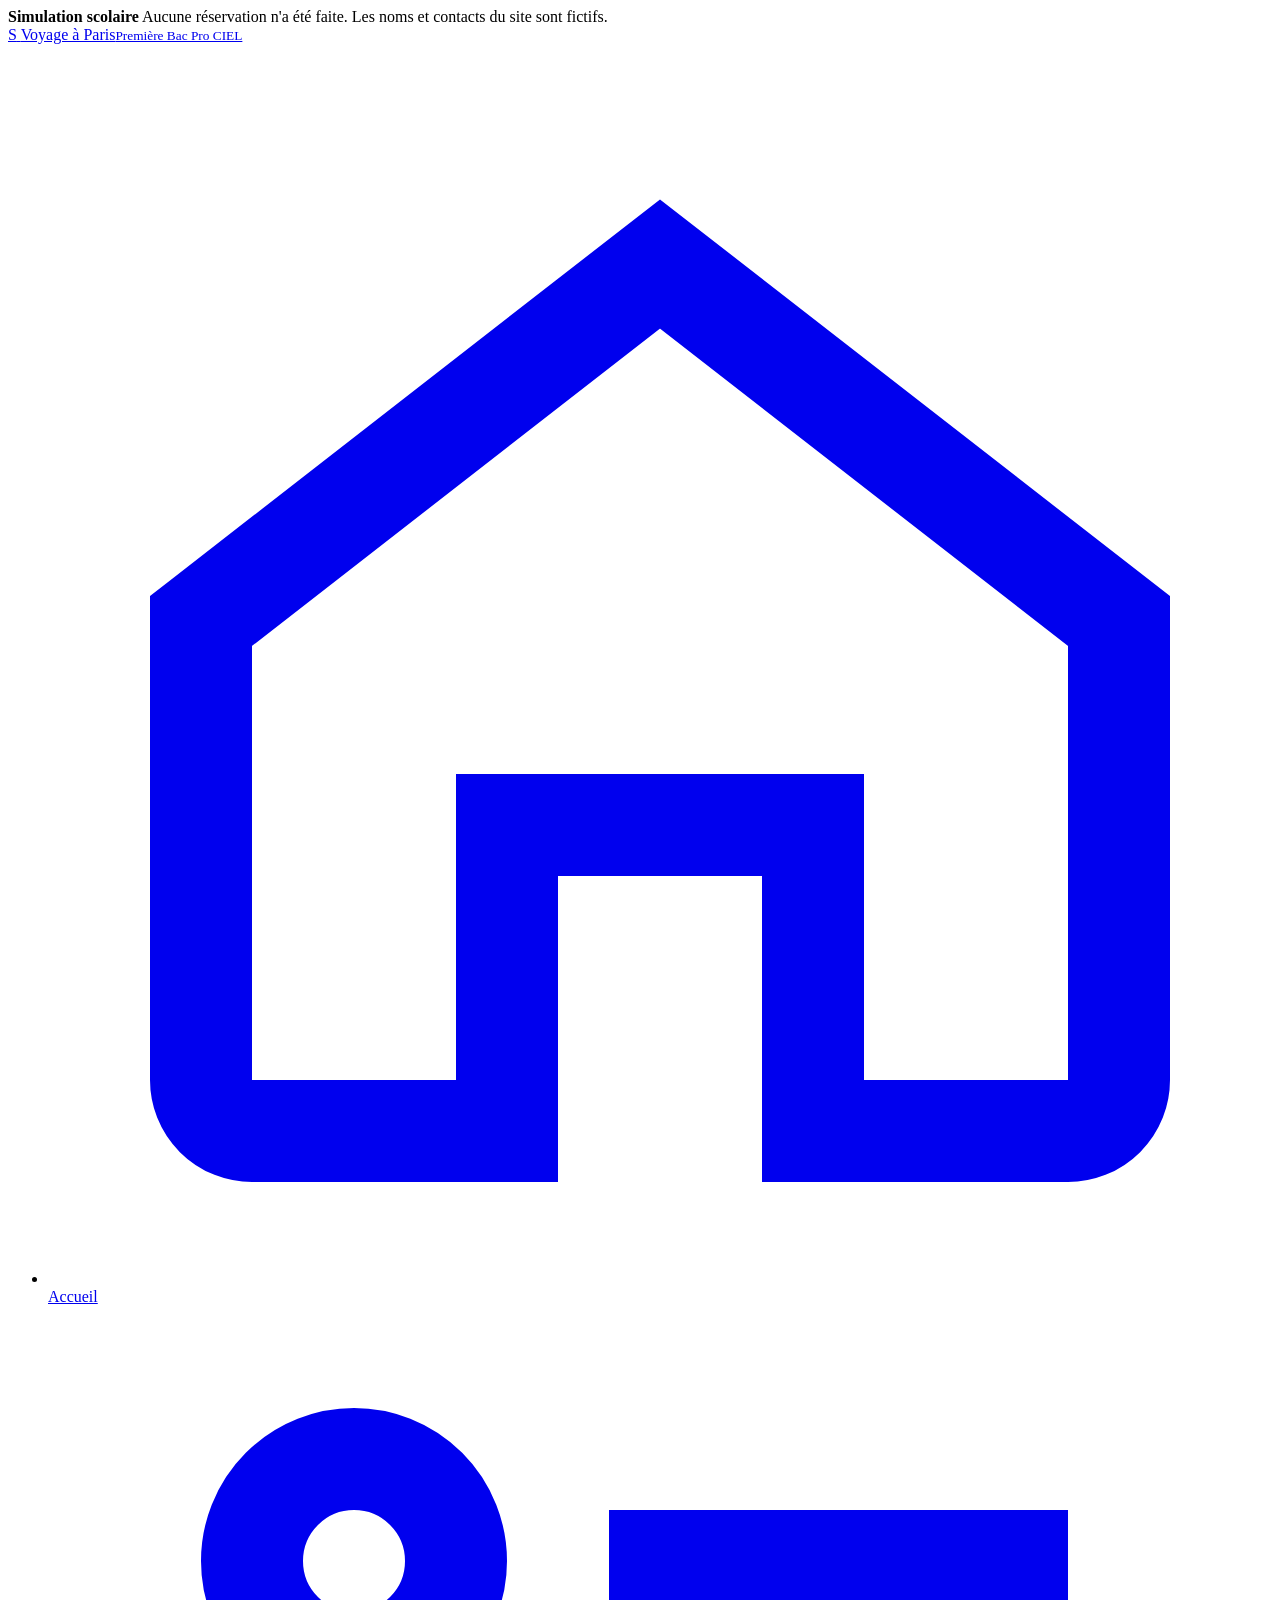
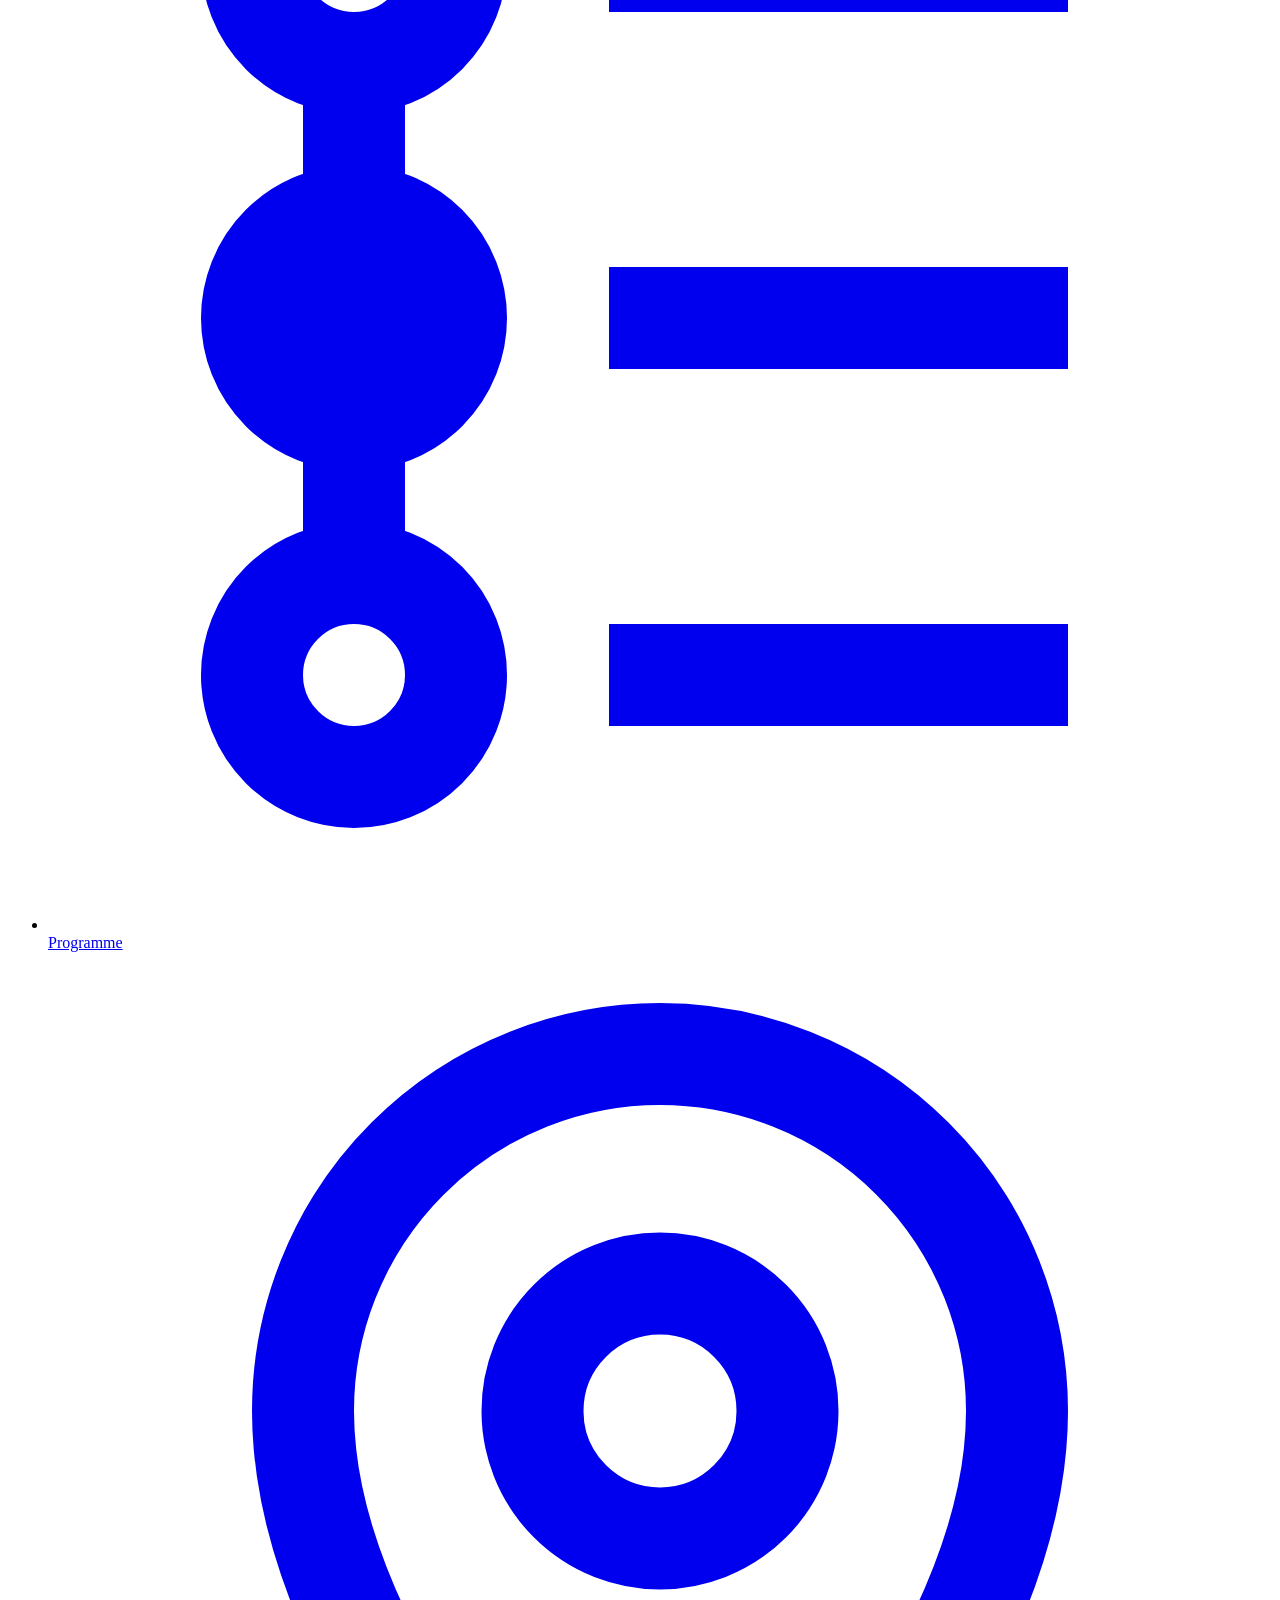
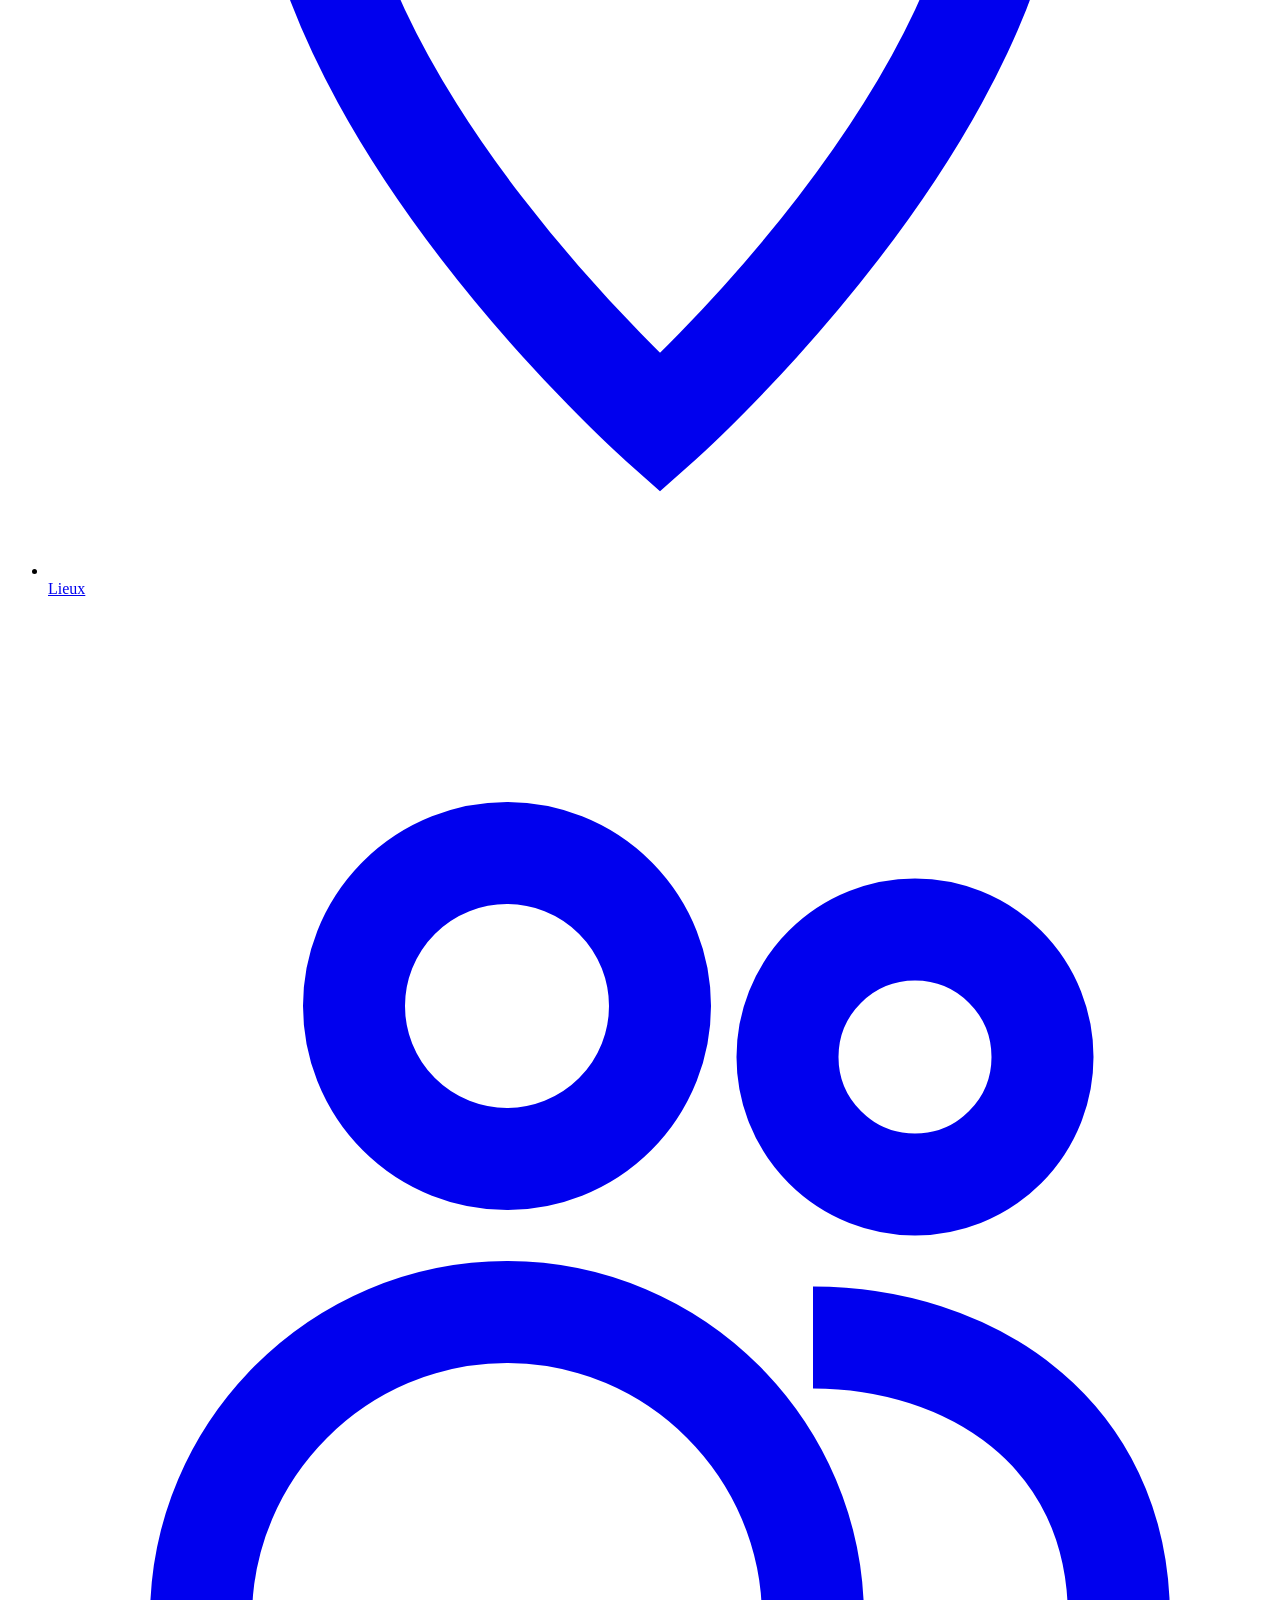
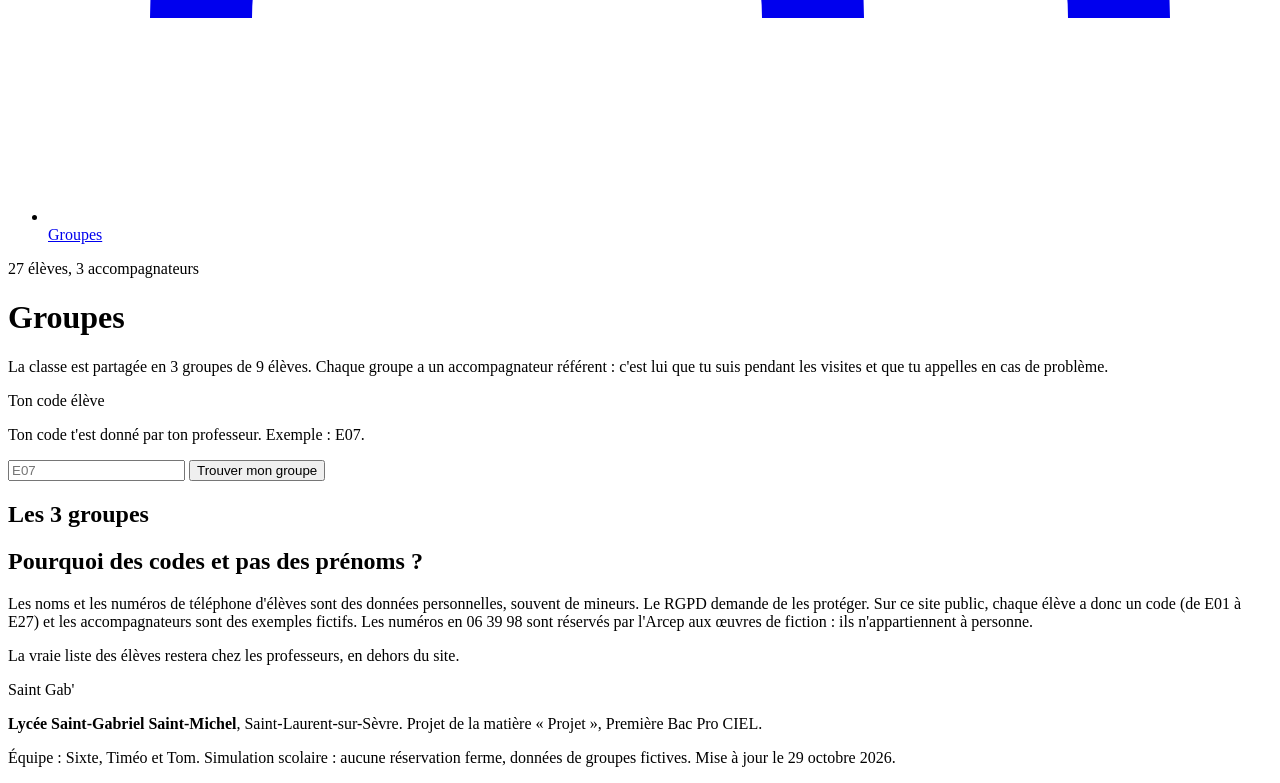
==== groupes.html @ a777fac0 "Pages : version des scripts du 04/11" ====
<!doctype html>
<html lang="fr">
<head>
  <meta charset="utf-8">
  <meta name="viewport" content="width=device-width, initial-scale=1">
  <title>Groupes du voyage</title>
  <meta name="description" content="Trouver son groupe et son accompagnateur référent pour le voyage à Paris. Données fictives, simulation scolaire.">
  <meta name="robots" content="noindex">
  <link rel="preconnect" href="https://fonts.googleapis.com">
  <link rel="preconnect" href="https://fonts.gstatic.com" crossorigin>
  <link href="https://fonts.googleapis.com/css2?family=Archivo:wdth,wght@62..125,400..800&family=Atkinson+Hyperlegible:wght@400;700&display=swap" rel="stylesheet">
  <link rel="stylesheet" href="assets/css/style.css">
</head>
<body>

  <div class="simulation" role="note">
    <div class="conteneur">
      <strong>Simulation scolaire</strong>
      <span>Aucune réservation n'a été faite. Les noms et contacts du site sont fictifs.</span>
    </div>
  </div>

  <header class="entete">
    <div class="conteneur">
      <a class="marque" href="index.html">
        <span class="pastille" aria-hidden="true">S</span>
        <span>Voyage à Paris<small>Première Bac Pro CIEL</small></span>
      </a>
      <nav class="nav" aria-label="Menu principal">
        <ul>
          <li><a href="index.html">
            <svg viewBox="0 0 24 24" fill="none" stroke="currentColor" stroke-width="2" aria-hidden="true"><path d="M3 11l9-7 9 7v9a1 1 0 0 1-1 1h-5v-6H9v6H4a1 1 0 0 1-1-1z"/></svg>
            Accueil</a></li>
          <li><a href="programme.html">
            <svg viewBox="0 0 24 24" fill="none" stroke="currentColor" stroke-width="2" aria-hidden="true"><circle cx="6" cy="5" r="2"/><circle cx="6" cy="19" r="2"/><path d="M6 7v10M11 5h9M11 12h9M11 19h9"/><circle cx="6" cy="12" r="2"/></svg>
            Programme</a></li>
          <li><a href="lieux.html">
            <svg viewBox="0 0 24 24" fill="none" stroke="currentColor" stroke-width="2" aria-hidden="true"><path d="M12 21s-7-6.2-7-12a7 7 0 0 1 14 0c0 5.8-7 12-7 12z"/><circle cx="12" cy="9" r="2.5"/></svg>
            Lieux</a></li>
          <li><a href="groupes.html" aria-current="page">
            <svg viewBox="0 0 24 24" fill="none" stroke="currentColor" stroke-width="2" aria-hidden="true"><circle cx="9" cy="8" r="3"/><circle cx="17" cy="9" r="2.5"/><path d="M3 20c0-3.3 2.7-6 6-6s6 2.7 6 6M15 14.5c3 0 6 1.8 6 5.5"/></svg>
            Groupes</a></li>
        </ul>
      </nav>
    </div>
  </header>

  <main>
    <div class="page-titre">
      <div class="conteneur">
        <div class="plaque">
          <span class="plaque-haut">27 élèves, 3 accompagnateurs</span>
          <h1>Groupes</h1>
        </div>
        <p>La classe est partagée en 3 groupes de 9 élèves. Chaque groupe a un accompagnateur référent : c'est lui que tu suis pendant les visites et que tu appelles en cas de problème.</p>
      </div>
    </div>

    <div class="conteneur">
      <form class="recherche" id="recherche" novalidate>
        <label for="code">Ton code élève</label>
        <p class="recherche-aide" id="code-aide">Ton code t'est donné par ton professeur. Exemple : E07.</p>
        <div class="recherche-ligne">
          <input id="code" name="code" type="text" inputmode="text" autocomplete="off"
                 maxlength="3" placeholder="E07" aria-describedby="code-aide resultat">
          <button type="submit">Trouver mon groupe</button>
        </div>
        <div id="resultat" class="resultat" aria-live="polite"></div>
      </form>

      <section class="section" aria-labelledby="titre-groupes">
        <h2 id="titre-groupes">Les 3 groupes</h2>
        <div class="groupes" id="groupes"></div>
      </section>

      <aside class="encart" aria-labelledby="titre-rgpd">
        <h2 id="titre-rgpd">Pourquoi des codes et pas des prénoms ?</h2>
        <p>Les noms et les numéros de téléphone d'élèves sont des données personnelles, souvent de mineurs. Le RGPD demande de les protéger. Sur ce site public, chaque élève a donc un code (de E01 à E27) et les accompagnateurs sont des exemples fictifs. Les numéros en 06 39 98 sont réservés par l'Arcep aux œuvres de fiction : ils n'appartiennent à personne.</p>
        <p>La vraie liste des élèves restera chez les professeurs, en dehors du site.</p>
      </aside>
    </div>
  </main>

  <footer class="pied">
    <div class="conteneur">
      <div>
        <span class="etiquette-gab">Saint Gab'</span>
        <p><strong>Lycée Saint-Gabriel Saint-Michel</strong>, Saint-Laurent-sur-Sèvre. Projet de la matière « Projet », Première Bac Pro CIEL.</p>
      </div>
      <p>Équipe : Sixte, Timéo et Tom. Simulation scolaire : aucune réservation ferme, données de groupes fictives. Mise à jour le 29 octobre 2026.</p>
    </div>
  </footer>

  <script src="assets/js/donnees.js?v=2026-11-04"></script>
  <script src="assets/js/site.js?v=2026-11-04"></script>
</body>
</html>
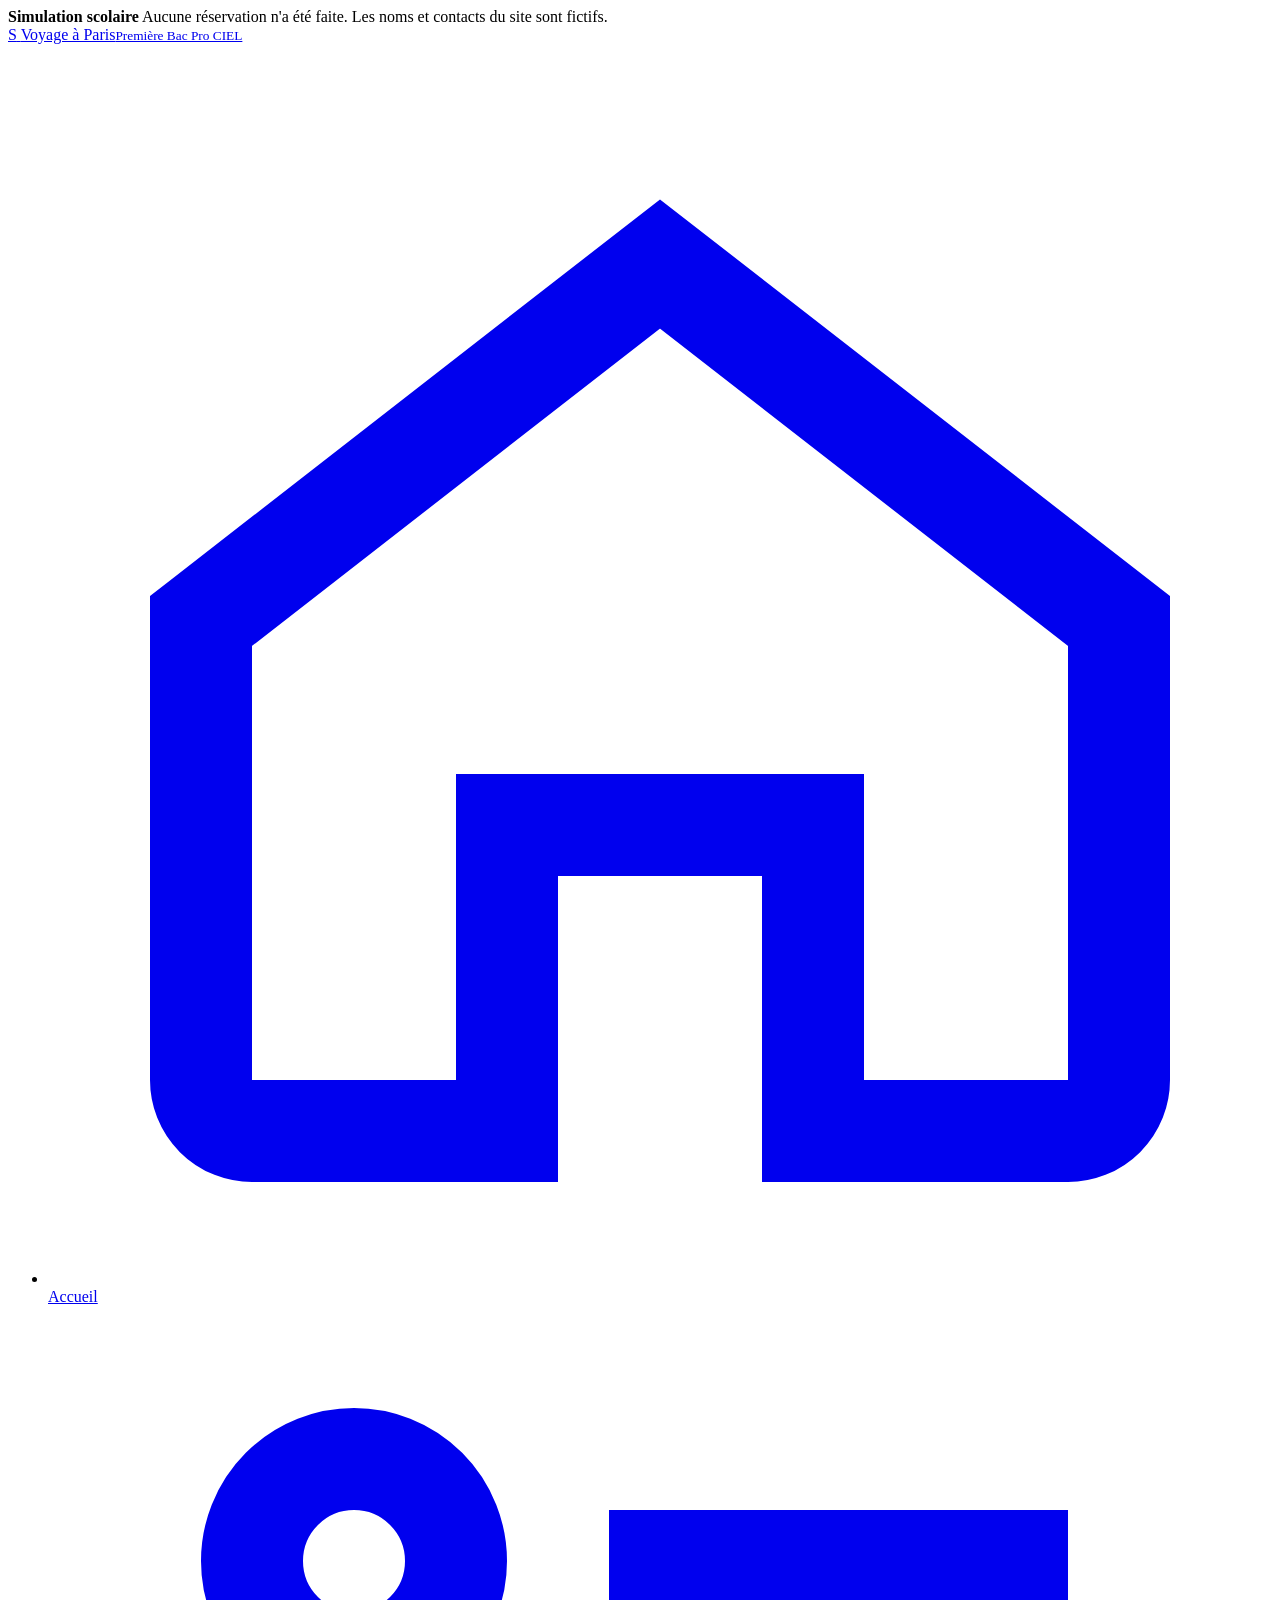
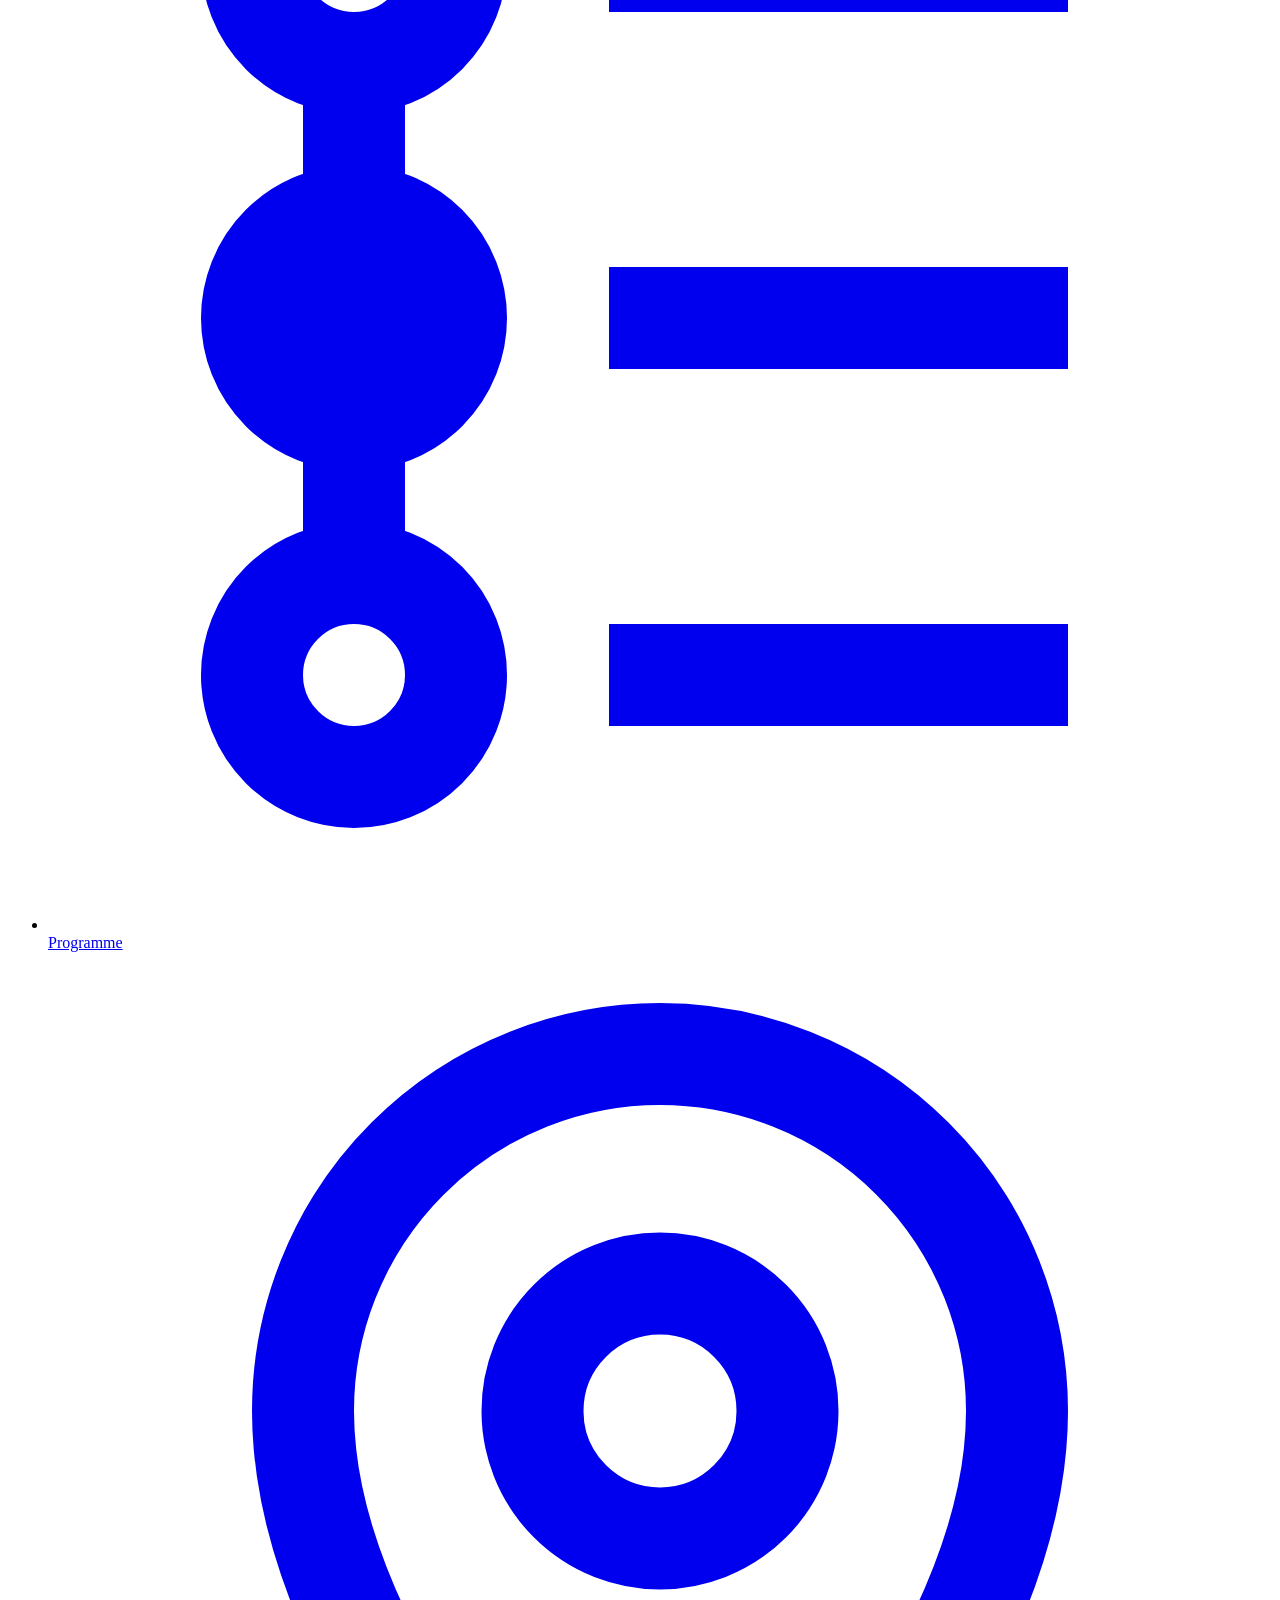
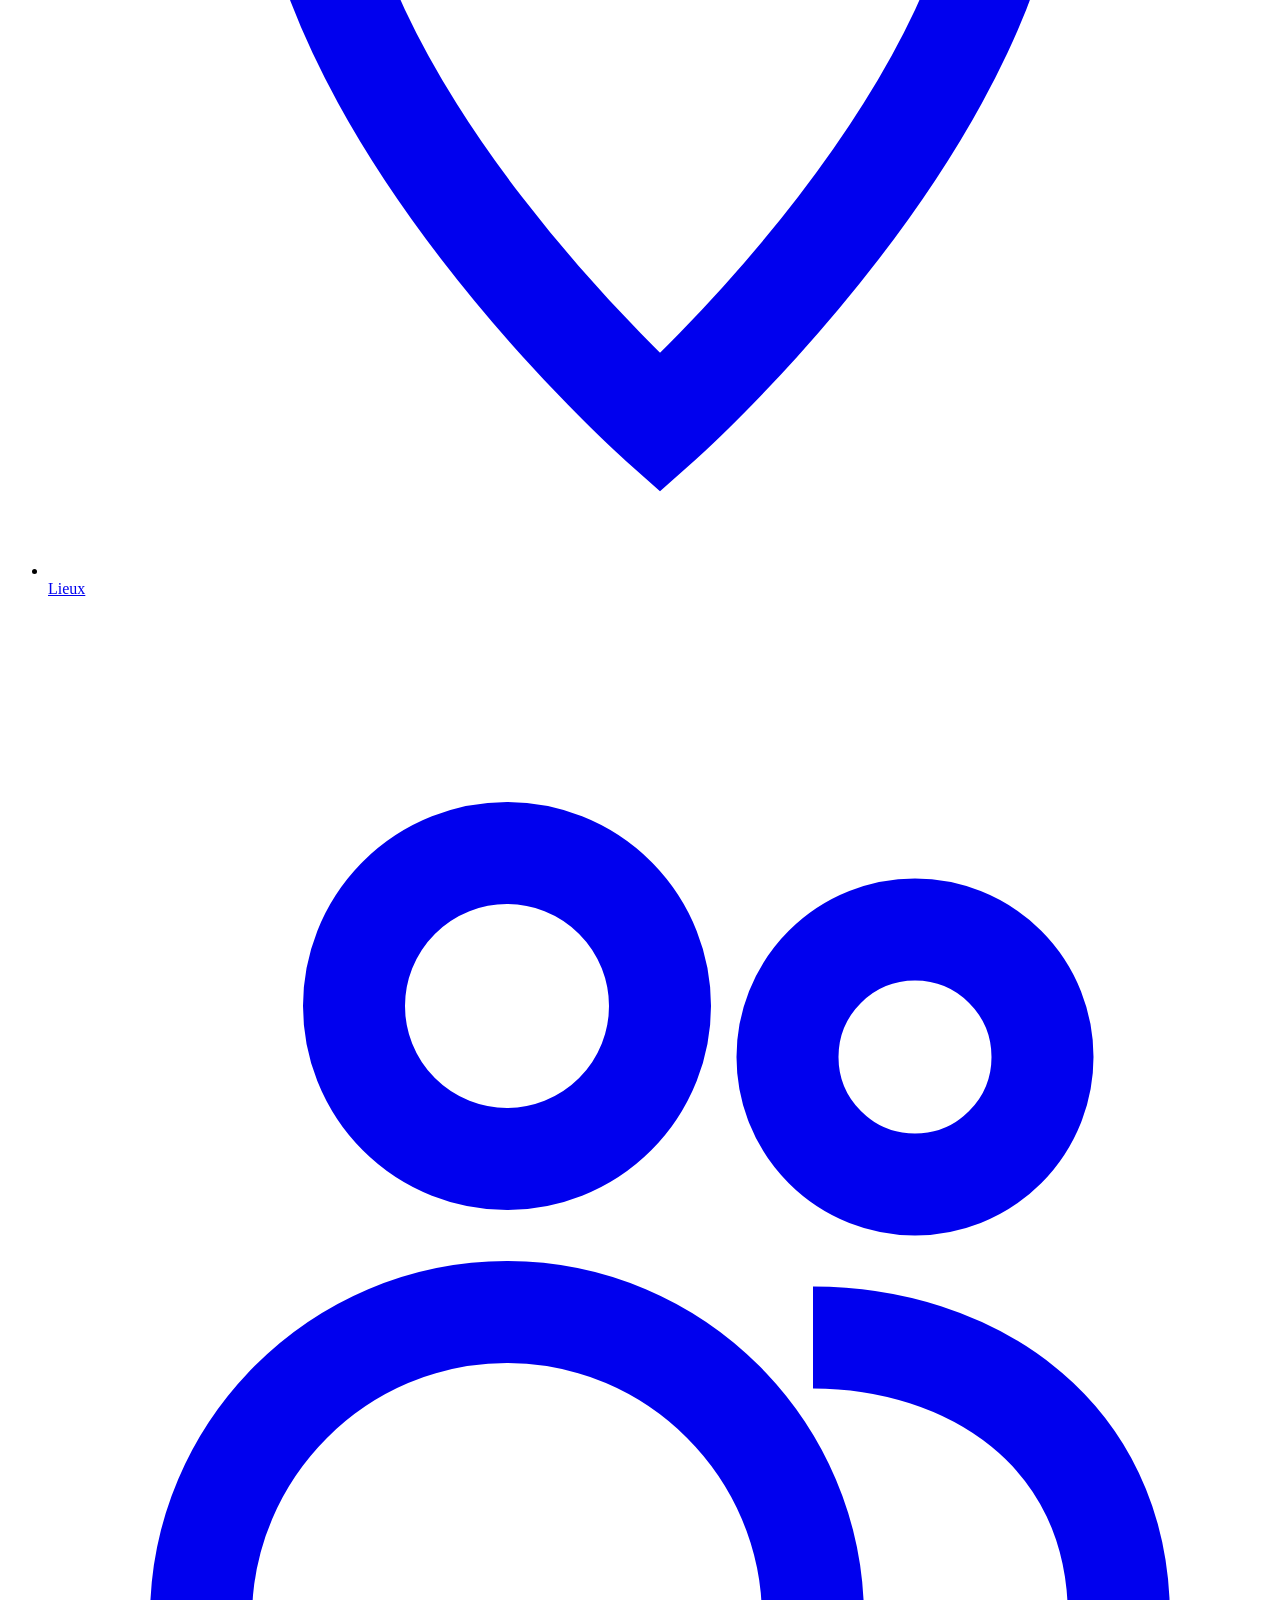
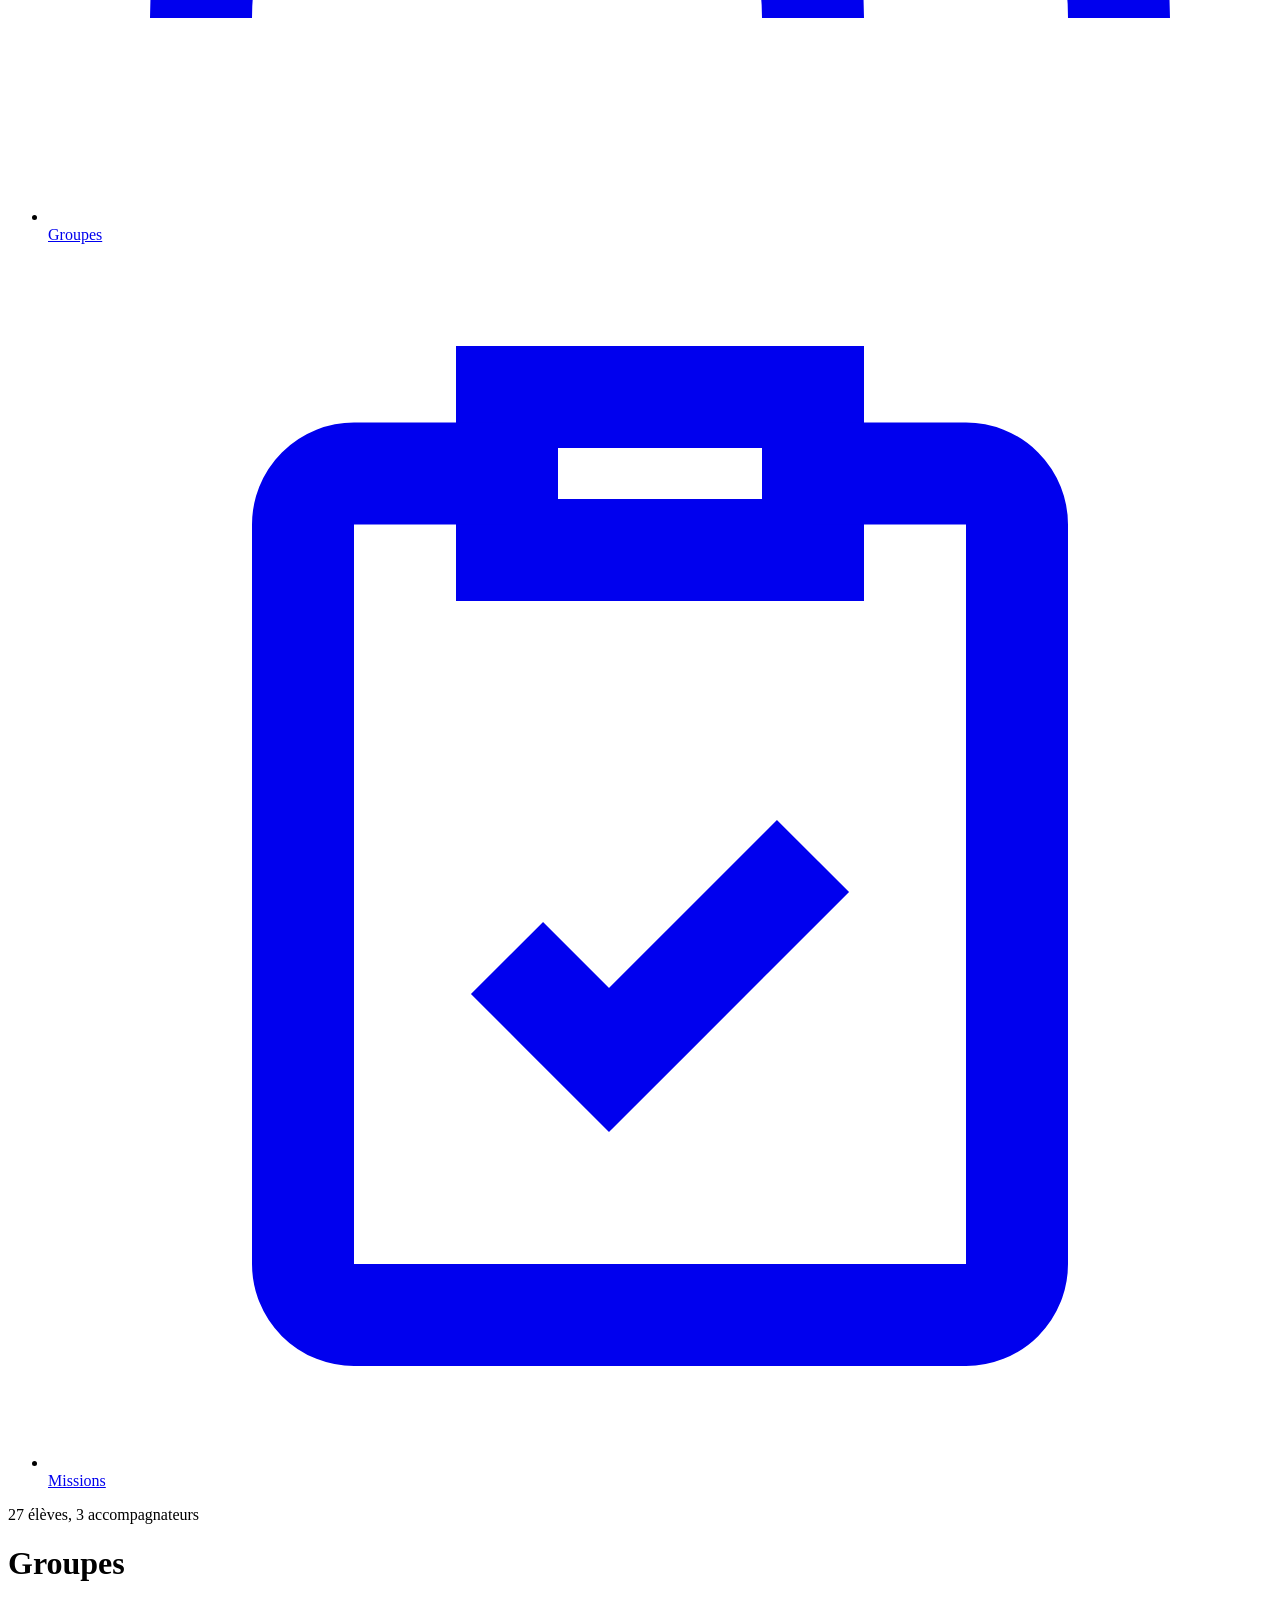
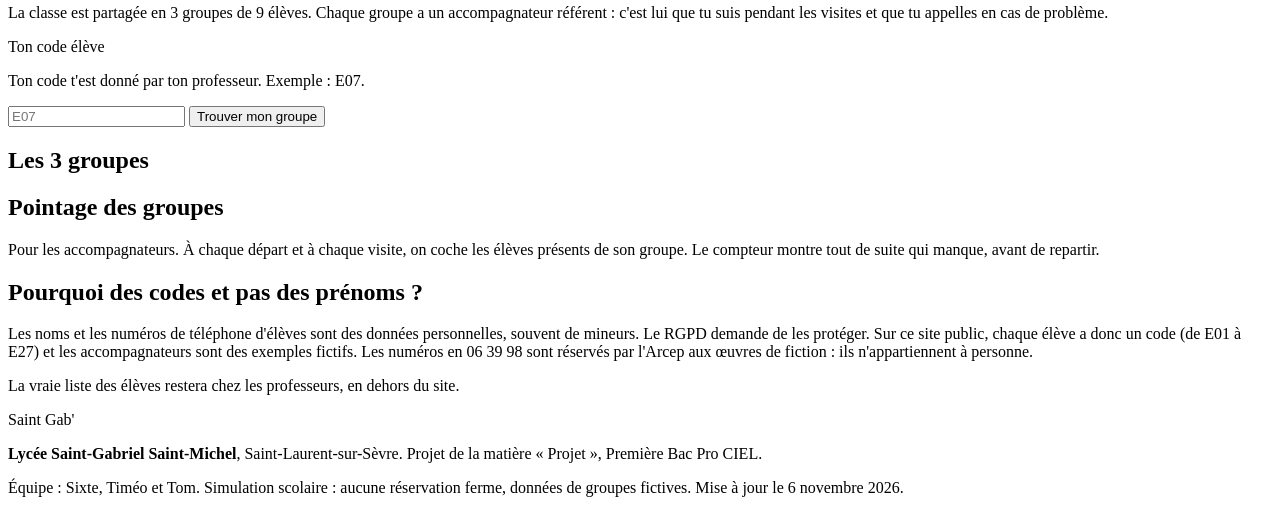
==== commit b3836409: "Carnet de mission, pointage des groupes et mode hors connexion" ====
--- a/groupes.html
+++ b/groupes.html
@@ -6,10 +6,13 @@
   <title>Groupes du voyage</title>
   <meta name="description" content="Trouver son groupe et son accompagnateur référent pour le voyage à Paris. Données fictives, simulation scolaire.">
   <meta name="robots" content="noindex">
+  <meta name="theme-color" content="#15233F">
+  <link rel="icon" href="assets/icone.svg" type="image/svg+xml">
+  <link rel="manifest" href="manifest.webmanifest">
   <link rel="preconnect" href="https://fonts.googleapis.com">
   <link rel="preconnect" href="https://fonts.gstatic.com" crossorigin>
   <link href="https://fonts.googleapis.com/css2?family=Archivo:wdth,wght@62..125,400..800&family=Atkinson+Hyperlegible:wght@400;700&display=swap" rel="stylesheet">
-  <link rel="stylesheet" href="assets/css/style.css">
+  <link rel="stylesheet" href="assets/css/style.css?v=2026-11-06c">
 </head>
 <body>
 
@@ -40,6 +43,9 @@
           <li><a href="groupes.html" aria-current="page">
             <svg viewBox="0 0 24 24" fill="none" stroke="currentColor" stroke-width="2" aria-hidden="true"><circle cx="9" cy="8" r="3"/><circle cx="17" cy="9" r="2.5"/><path d="M3 20c0-3.3 2.7-6 6-6s6 2.7 6 6M15 14.5c3 0 6 1.8 6 5.5"/></svg>
             Groupes</a></li>
+          <li><a href="missions.html">
+            <svg viewBox="0 0 24 24" fill="none" stroke="currentColor" stroke-width="2" aria-hidden="true"><path d="M9 3h6v3H9z"/><path d="M9 4.5H6a1 1 0 0 0-1 1V20a1 1 0 0 0 1 1h12a1 1 0 0 0 1-1V5.5a1 1 0 0 0-1-1h-3"/><path d="M9 14l2 2 4-4"/></svg>
+            Missions</a></li>
         </ul>
       </nav>
     </div>
@@ -73,6 +79,12 @@
         <div class="groupes" id="groupes"></div>
       </section>
 
+      <section class="section" aria-labelledby="titre-pointage">
+        <h2 id="titre-pointage">Pointage des groupes</h2>
+        <p class="intro">Pour les accompagnateurs. À chaque départ et à chaque visite, on coche les élèves présents de son groupe. Le compteur montre tout de suite qui manque, avant de repartir.</p>
+        <div class="pointage" id="pointage"></div>
+      </section>
+
       <aside class="encart" aria-labelledby="titre-rgpd">
         <h2 id="titre-rgpd">Pourquoi des codes et pas des prénoms ?</h2>
         <p>Les noms et les numéros de téléphone d'élèves sont des données personnelles, souvent de mineurs. Le RGPD demande de les protéger. Sur ce site public, chaque élève a donc un code (de E01 à E27) et les accompagnateurs sont des exemples fictifs. Les numéros en 06 39 98 sont réservés par l'Arcep aux œuvres de fiction : ils n'appartiennent à personne.</p>
@@ -87,11 +99,11 @@
         <span class="etiquette-gab">Saint Gab'</span>
         <p><strong>Lycée Saint-Gabriel Saint-Michel</strong>, Saint-Laurent-sur-Sèvre. Projet de la matière « Projet », Première Bac Pro CIEL.</p>
       </div>
-      <p>Équipe : Sixte, Timéo et Tom. Simulation scolaire : aucune réservation ferme, données de groupes fictives. Mise à jour le 29 octobre 2026.</p>
+      <p>Équipe : Sixte, Timéo et Tom. Simulation scolaire : aucune réservation ferme, données de groupes fictives. Mise à jour le 6 novembre 2026.</p>
     </div>
   </footer>
 
-  <script src="assets/js/donnees.js?v=2026-11-04"></script>
-  <script src="assets/js/site.js?v=2026-11-04"></script>
+  <script src="assets/js/donnees.js?v=2026-11-06c"></script>
+  <script src="assets/js/site.js?v=2026-11-06c"></script>
 </body>
 </html>
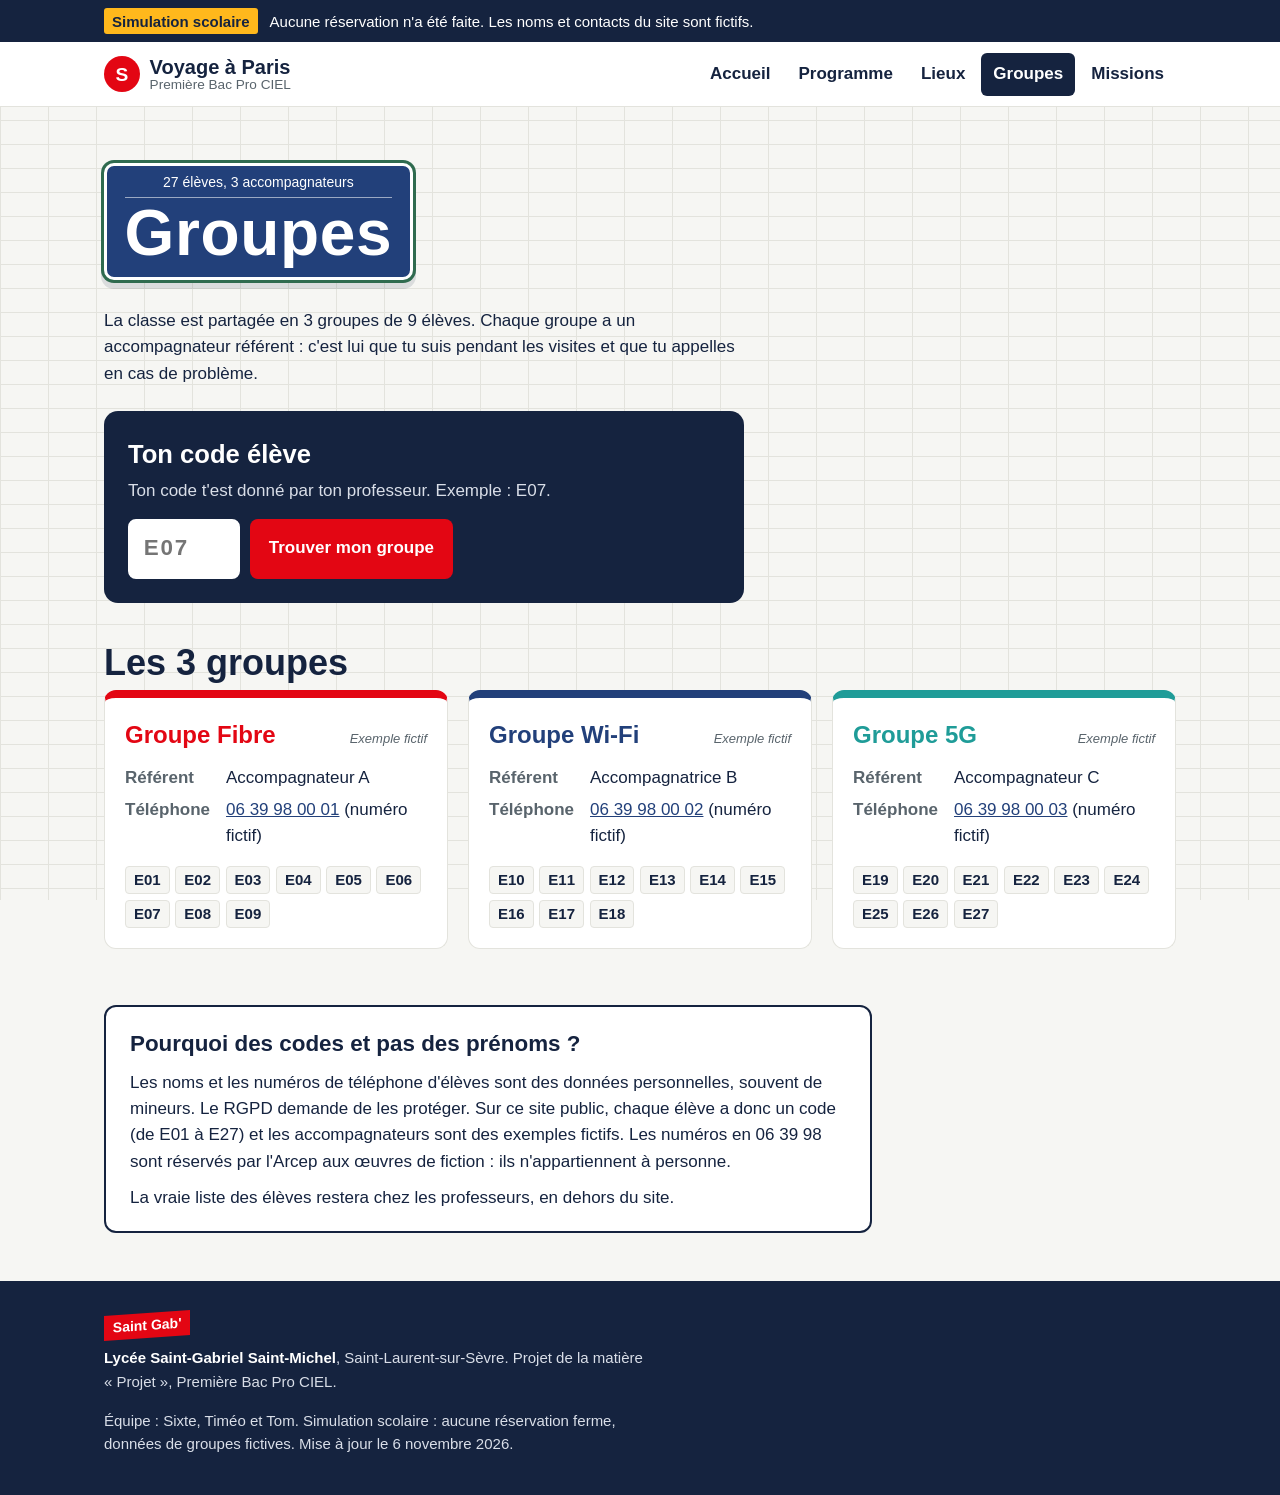
==== commit 215f5ebb: "Missions verrouillees jusqu'au jour de la visite, sans pointage" ====
--- a/groupes.html
+++ b/groupes.html
@@ -12,7 +12,7 @@
   <link rel="preconnect" href="https://fonts.googleapis.com">
   <link rel="preconnect" href="https://fonts.gstatic.com" crossorigin>
   <link href="https://fonts.googleapis.com/css2?family=Archivo:wdth,wght@62..125,400..800&family=Atkinson+Hyperlegible:wght@400;700&display=swap" rel="stylesheet">
-  <link rel="stylesheet" href="assets/css/style.css?v=2026-11-06c">
+  <link rel="stylesheet" href="assets/css/style.css?v=2026-11-06d">
 </head>
 <body>
 
@@ -79,12 +79,6 @@
         <div class="groupes" id="groupes"></div>
       </section>
 
-      <section class="section" aria-labelledby="titre-pointage">
-        <h2 id="titre-pointage">Pointage des groupes</h2>
-        <p class="intro">Pour les accompagnateurs. À chaque départ et à chaque visite, on coche les élèves présents de son groupe. Le compteur montre tout de suite qui manque, avant de repartir.</p>
-        <div class="pointage" id="pointage"></div>
-      </section>
-
       <aside class="encart" aria-labelledby="titre-rgpd">
         <h2 id="titre-rgpd">Pourquoi des codes et pas des prénoms ?</h2>
         <p>Les noms et les numéros de téléphone d'élèves sont des données personnelles, souvent de mineurs. Le RGPD demande de les protéger. Sur ce site public, chaque élève a donc un code (de E01 à E27) et les accompagnateurs sont des exemples fictifs. Les numéros en 06 39 98 sont réservés par l'Arcep aux œuvres de fiction : ils n'appartiennent à personne.</p>
@@ -103,7 +97,7 @@
     </div>
   </footer>
 
-  <script src="assets/js/donnees.js?v=2026-11-06c"></script>
-  <script src="assets/js/site.js?v=2026-11-06c"></script>
+  <script src="assets/js/donnees.js?v=2026-11-06d"></script>
+  <script src="assets/js/site.js?v=2026-11-06d"></script>
 </body>
 </html>
--- a/assets/css/style.css
+++ b/assets/css/style.css
@@ -0,0 +1,790 @@
+/* =========================================================
+   Style « Ligne S » : Paris (métro, plaques de rue) + Saint Gab'
+   ========================================================= */
+
+:root {
+  /* Paris */
+  --faience: #F6F6F3;      /* carreaux blancs du métro */
+  --joint: #E3E3DD;        /* joints entre les carreaux */
+  --encre: #15233F;        /* texte principal, bleu nuit */
+  --zinc: #59646C;         /* texte secondaire, toits de Paris */
+  --plaque: #22407A;       /* plaques de rue */
+  --cadre: #2F6B4F;        /* cadre vert des plaques */
+  --blanc: #FFFFFF;
+  --ambre: #FFB81C;        /* écran « prochain train » */
+
+  /* Saint Gab' */
+  --gab: #E30613;
+  --gab-fonce: #8C0E1B;
+
+  /* Couleurs des jours */
+  --j1: #E8A900;
+  --j2: #EE8FAF;           /* rose, comme la ligne 7 qu'on prend le mardi */
+  --j3: #1F9C98;
+
+  /* Statuts */
+  --s-verifie: #1D7A46;
+  --s-estimation: #A85F00;
+  --s-confirmer: #6B4FA0;
+  --s-attente: #2E6CC0;
+  --s-afaire: #59646C;
+
+  --titre: "Archivo", "Arial Narrow", sans-serif;
+  --texte: "Atkinson Hyperlegible", Verdana, sans-serif;
+
+  --large: 72rem;
+  --gouttiere: clamp(1rem, 4vw, 2.5rem);
+}
+
+*, *::before, *::after { box-sizing: border-box; }
+
+html { -webkit-text-size-adjust: 100%; }
+
+body {
+  margin: 0;
+  font-family: var(--texte);
+  font-size: 1.0625rem;
+  line-height: 1.55;
+  color: var(--encre);
+  background-color: var(--faience);
+  /* motif discret des carreaux du métro */
+  background-image:
+    linear-gradient(var(--joint) 1px, transparent 1px),
+    linear-gradient(90deg, var(--joint) 1px, transparent 1px);
+  background-size: 48px 24px;
+  background-attachment: fixed;
+}
+
+img { max-width: 100%; }
+
+a { color: var(--plaque); }
+
+:focus-visible {
+  outline: 3px solid var(--gab);
+  outline-offset: 3px;
+  border-radius: 4px;
+}
+
+.conteneur {
+  max-width: var(--large);
+  margin: 0 auto;
+  padding: 0 var(--gouttiere);
+}
+
+.visuellement-cache {
+  position: absolute; width: 1px; height: 1px; overflow: hidden;
+  clip: rect(0 0 0 0); white-space: nowrap;
+}
+
+/* ---------- Bandeau simulation ---------- */
+
+.simulation {
+  background: var(--encre);
+  color: var(--blanc);
+  font-size: 0.9375rem;
+}
+.simulation .conteneur {
+  display: flex; gap: 0.75rem; align-items: center;
+  padding-top: 0.5rem; padding-bottom: 0.5rem;
+}
+.simulation strong {
+  flex: none;
+  background: var(--ambre);
+  color: var(--encre);
+  padding: 0.1rem 0.5rem;
+  border-radius: 3px;
+  font-family: var(--titre);
+  font-stretch: 85%;
+}
+
+/* ---------- En-tête ---------- */
+
+.entete {
+  background: var(--blanc);
+  border-bottom: 1px solid var(--joint);
+}
+.entete .conteneur {
+  display: flex; align-items: center; justify-content: space-between;
+  gap: 1rem; min-height: 4rem;
+}
+
+.marque {
+  display: flex; align-items: center; gap: 0.6rem;
+  text-decoration: none; color: var(--encre);
+  font-family: var(--titre); font-weight: 750; font-stretch: 80%;
+  font-size: 1.25rem; line-height: 1.1;
+}
+.marque small {
+  display: block; font-weight: 500; color: var(--zinc); font-size: 0.85rem;
+  font-family: var(--texte); font-stretch: 100%;
+}
+
+/* pastille ronde de ligne, comme sur les plans du métro */
+.pastille {
+  display: inline-grid; place-items: center;
+  width: 2.25rem; height: 2.25rem; flex: none;
+  border-radius: 50%;
+  background: var(--gab); color: var(--blanc);
+  font-family: var(--titre); font-weight: 800; font-size: 1.2rem;
+  line-height: 1;
+}
+.pastille.j1 { background: var(--j1); color: var(--encre); }
+.pastille.j2 { background: var(--j2); color: var(--encre); }
+.pastille.j3 { background: var(--j3); color: var(--blanc); }
+
+.nav ul { display: flex; gap: 0.25rem; margin: 0; padding: 0; list-style: none; }
+.nav a, .nav span {
+  display: block; padding: 0.5rem 0.75rem; border-radius: 6px;
+  text-decoration: none; color: var(--encre); font-weight: 700;
+}
+.nav a:hover { background: var(--faience); }
+.nav a[aria-current="page"] { background: var(--encre); color: var(--blanc); }
+.nav span { color: var(--zinc); font-weight: 400; cursor: default; }
+.nav span small { font-size: 0.75rem; }
+.nav svg { display: none; }
+
+/* ---------- Plaque de rue parisienne ---------- */
+
+.plaque {
+  display: inline-block;
+  background: var(--plaque);
+  color: var(--blanc);
+  padding: 0.35rem 1.1rem 0.6rem;
+  border-radius: 10px;
+  border: 3px solid var(--blanc);
+  box-shadow: 0 0 0 3px var(--cadre), 0 6px 0 3px rgba(21, 35, 63, 0.12);
+  text-align: center;
+}
+.plaque .plaque-haut {
+  display: block;
+  font-size: 0.875rem;
+  border-bottom: 1px solid rgba(255, 255, 255, 0.55);
+  padding-bottom: 0.2rem; margin-bottom: 0.15rem;
+}
+.plaque h1, .plaque .plaque-nom {
+  margin: 0;
+  font-family: var(--titre);
+  font-weight: 700;
+  font-stretch: 72%;
+  font-size: clamp(2rem, 7vw, 4rem);
+  line-height: 1.05;
+  letter-spacing: 0.01em;
+}
+
+/* ---------- Accueil : en-tête de page ---------- */
+
+.une {
+  padding: clamp(2rem, 6vw, 4rem) 0 2rem;
+}
+.une .conteneur {
+  display: grid; gap: 2rem;
+  grid-template-columns: minmax(0, 1.4fr) minmax(0, 1fr);
+  align-items: center;
+}
+.une-texte p {
+  max-width: 34rem;
+  font-size: 1.1875rem;
+  margin: 1.75rem 0 0;
+}
+
+/* écran façon « prochain train » */
+.ecran {
+  background: var(--encre);
+  color: var(--ambre);
+  border-radius: 12px;
+  padding: 1.25rem 1.5rem;
+  border: 6px solid #2A3756;
+}
+.ecran p { margin: 0; color: #D9DEE8; }
+.ecran .ecran-ligne {
+  display: flex; align-items: center; gap: 0.6rem;
+  color: var(--blanc); font-weight: 700;
+}
+.ecran .ecran-ligne .pastille { width: 1.75rem; height: 1.75rem; font-size: 1rem; }
+.ecran .ecran-nombre {
+  display: block;
+  font-family: var(--titre); font-weight: 800; font-stretch: 75%;
+  font-size: clamp(3.5rem, 12vw, 5.5rem);
+  line-height: 1; margin: 0.75rem 0 0.25rem;
+  font-variant-numeric: tabular-nums;
+}
+.ecran .ecran-unite { color: var(--ambre); font-weight: 700; font-size: 1.125rem; }
+.ecran .ecran-pied { margin-top: 0.75rem; font-size: 0.9375rem; }
+
+/* ---------- Accueil : plan de la Ligne S ---------- */
+
+.section { padding: 2.5rem 0; }
+
+.section h2 {
+  font-family: var(--titre); font-weight: 750; font-stretch: 80%;
+  font-size: clamp(1.6rem, 4vw, 2.25rem); line-height: 1.1;
+  margin: 0 0 0.5rem;
+}
+.section .intro { margin: 0 0 1.75rem; color: var(--zinc); max-width: 40rem; }
+
+.plan {
+  background: var(--blanc);
+  border-radius: 14px;
+  border: 1px solid var(--joint);
+  padding: 2rem clamp(1rem, 3vw, 2.5rem) 1.75rem;
+}
+.plan-entete {
+  display: flex; align-items: center; gap: 0.75rem; margin-bottom: 2rem;
+  font-family: var(--titre); font-weight: 700; font-stretch: 85%; font-size: 1.125rem;
+}
+
+.stations {
+  position: relative;
+  display: grid;
+  grid-template-columns: repeat(6, minmax(0, 1fr));
+  margin: 0; padding: 0; list-style: none;
+}
+/* le trait rouge de la ligne */
+.stations::before {
+  content: "";
+  position: absolute; left: calc(100% / 12); right: calc(100% / 12);
+  top: 0.65rem; height: 10px; border-radius: 5px;
+  background: var(--gab);
+}
+.station {
+  position: relative;
+  display: flex; flex-direction: column; align-items: center; text-align: center;
+  padding: 0 0.25rem;
+}
+.station-point {
+  position: relative; z-index: 1;
+  width: 1.6rem; height: 1.6rem; border-radius: 50%;
+  background: var(--blanc); border: 5px solid var(--gab);
+}
+.station.terminus .station-point {
+  width: 2rem; height: 2rem; margin-top: -0.2rem;
+  border-width: 7px; border-color: var(--gab-fonce);
+}
+.station-nom {
+  margin-top: 0.75rem;
+  font-family: var(--titre); font-weight: 700; font-stretch: 85%;
+  font-size: 1.0625rem; line-height: 1.15;
+}
+.station-detail { font-size: 0.875rem; color: var(--zinc); margin-top: 0.15rem; }
+.station .pastille { width: 1.5rem; height: 1.5rem; font-size: 0.8rem; margin-top: 0.5rem; }
+
+/* l'étiquette penchée du lycée, clin d'œil à Saint Gab' */
+.etiquette-gab {
+  display: inline-block; margin-top: 0.35rem;
+  background: var(--gab); color: var(--blanc);
+  padding: 0.1rem 0.55rem;
+  transform: skewY(-4deg);
+  font-weight: 700; font-size: 0.875rem;
+}
+
+/* ---------- Accueil : les 3 jours ---------- */
+
+.jours-liste { display: grid; gap: 0.75rem; margin: 0; padding: 0; list-style: none; }
+.jour-lien {
+  display: grid; grid-template-columns: auto 1fr auto; gap: 1rem; align-items: center;
+  background: var(--blanc);
+  border: 1px solid var(--joint);
+  border-left: 8px solid var(--couleur-jour, var(--gab));
+  border-radius: 10px;
+  padding: 1rem 1.25rem;
+  text-decoration: none; color: var(--encre);
+}
+.jour-lien:hover { border-color: var(--couleur-jour); }
+.jour-lien .pastille { width: 2.75rem; height: 2.75rem; font-size: 1.1rem; }
+.jour-lien strong {
+  display: block;
+  font-family: var(--titre); font-weight: 700; font-stretch: 85%; font-size: 1.3rem; line-height: 1.15;
+}
+.jour-lien span { color: var(--zinc); }
+.jour-lien .fleche { font-size: 1.5rem; color: var(--zinc); }
+.jour-lien.j1 { --couleur-jour: var(--j1); }
+.jour-lien.j2 { --couleur-jour: var(--j2); }
+.jour-lien.j3 { --couleur-jour: var(--j3); }
+
+/* ---------- Accueil : lien CIEL ---------- */
+
+.ciel-liste {
+  display: grid; grid-template-columns: repeat(4, minmax(0, 1fr)); gap: 1.5rem;
+  margin: 0; padding: 0; list-style: none;
+}
+.ciel-liste li { border-top: 4px solid var(--encre); padding-top: 0.75rem; }
+.ciel-liste h3 {
+  margin: 0; font-family: var(--titre); font-weight: 700; font-stretch: 85%;
+  font-size: 1.2rem; line-height: 1.2;
+}
+.ciel-liste .lieu { color: var(--gab-fonce); font-weight: 700; font-size: 0.9375rem; }
+.ciel-liste p { margin: 0.4rem 0 0; }
+
+/* ---------- Statuts ---------- */
+
+.statut {
+  display: inline-flex; align-items: center; gap: 0.35rem;
+  padding: 0.1rem 0.55rem 0.1rem 0.4rem;
+  border-radius: 4px;
+  font-size: 0.8125rem; font-weight: 700; line-height: 1.5;
+  white-space: nowrap;
+  color: var(--blanc); background: var(--couleur-statut);
+}
+.statut::before {
+  content: ""; width: 0.5rem; height: 0.5rem; border-radius: 50%;
+  background: currentColor; opacity: 0.85;
+}
+.statut.verifie    { --couleur-statut: var(--s-verifie); }
+.statut.estimation { --couleur-statut: var(--s-estimation); }
+.statut.confirmer  { --couleur-statut: var(--s-confirmer); }
+.statut.attente    { --couleur-statut: var(--s-attente); }
+.statut.afaire     { --couleur-statut: var(--s-afaire); }
+
+.legende {
+  display: grid; gap: 0.6rem 1.5rem;
+  grid-template-columns: repeat(auto-fit, minmax(15rem, 1fr));
+  margin: 0; padding: 1.25rem; list-style: none;
+  background: var(--blanc); border: 1px solid var(--joint); border-radius: 10px;
+}
+.legende li { display: flex; gap: 0.6rem; align-items: baseline; font-size: 0.9375rem; }
+.legende .statut { flex: none; }
+
+/* ---------- Page Programme ---------- */
+
+.page-titre { padding: clamp(2rem, 6vw, 3.5rem) 0 1.5rem; }
+.page-titre p { max-width: 40rem; margin: 1.75rem 0 0; }
+
+.choix-jour {
+  position: sticky; top: 0; z-index: 5;
+  background: rgba(246, 246, 243, 0.94);
+  backdrop-filter: blur(6px);
+  border-bottom: 1px solid var(--joint);
+}
+.choix-jour ul {
+  display: flex; gap: 0.5rem; margin: 0; padding: 0.6rem 0; list-style: none;
+  overflow-x: auto;
+}
+.choix-jour a {
+  display: flex; align-items: center; gap: 0.5rem; flex: none;
+  padding: 0.35rem 0.85rem 0.35rem 0.35rem;
+  border-radius: 999px; border: 2px solid var(--joint); background: var(--blanc);
+  text-decoration: none; color: var(--encre); font-weight: 700;
+  white-space: nowrap;
+}
+.choix-jour a:hover, .choix-jour a.actif { border-color: var(--encre); }
+.choix-jour .pastille { width: 1.9rem; height: 1.9rem; font-size: 0.95rem; }
+
+.jour { padding: 2.5rem 0 1rem; scroll-margin-top: 4rem; }
+.jour-entete { display: flex; align-items: center; gap: 1rem; margin-bottom: 1.5rem; }
+.jour-entete .pastille { width: 3.25rem; height: 3.25rem; font-size: 1.35rem; }
+.jour-entete h2 {
+  margin: 0; font-family: var(--titre); font-weight: 750; font-stretch: 80%;
+  font-size: clamp(1.6rem, 4.5vw, 2.4rem); line-height: 1.05;
+}
+.jour-entete p { margin: 0.15rem 0 0; color: var(--zinc); font-weight: 700; }
+
+.jour.j1 { --couleur-jour: var(--j1); }
+.jour.j2 { --couleur-jour: var(--j2); }
+.jour.j3 { --couleur-jour: var(--j3); }
+
+/* la ligne verticale du jour */
+.trajet-jour {
+  position: relative;
+  margin: 0; padding: 0; list-style: none;
+  max-width: 46rem;
+}
+.trajet-jour::before {
+  content: ""; position: absolute;
+  left: calc(8rem + 0.6rem); top: 0.8rem; bottom: 0.8rem;
+  width: 10px; border-radius: 5px; background: var(--couleur-jour);
+}
+
+.arret {
+  position: relative;
+  display: grid; grid-template-columns: 8rem 2.2rem minmax(0, 1fr);
+  align-items: start;
+  padding: 0.45rem 0;
+}
+.arret-heure {
+  text-align: right; padding-right: 0.9rem; padding-top: 0.1rem;
+  font-family: var(--titre); font-weight: 700; font-stretch: 85%; font-size: 1.05rem;
+  font-variant-numeric: tabular-nums;
+  white-space: nowrap;
+}
+.arret-point {
+  position: relative; z-index: 1;
+  width: 1.3rem; height: 1.3rem; margin: 0.2rem 0 0 0.05rem;
+  border-radius: 50%; background: var(--blanc); border: 4px solid var(--encre);
+}
+.arret.visite .arret-point {
+  width: 1.9rem; height: 1.9rem; margin: -0.05rem 0 0 -0.25rem;
+  border-width: 6px;
+}
+.arret-contenu h3 {
+  margin: 0; font-family: var(--titre); font-weight: 700; font-stretch: 88%;
+  font-size: 1.2rem; line-height: 1.2;
+}
+.arret.visite .arret-contenu h3 { font-size: 1.45rem; font-stretch: 80%; }
+.arret-contenu p { margin: 0.25rem 0 0.4rem; max-width: 36rem; }
+
+.arret.visite .arret-contenu {
+  background: var(--blanc); border: 1px solid var(--joint); border-radius: 10px;
+  padding: 0.8rem 1rem 0.9rem;
+  margin-bottom: 0.4rem;
+}
+
+/* segment de trajet entre deux arrêts */
+.segment {
+  display: grid; grid-template-columns: 8rem 2.2rem minmax(0, 1fr);
+  padding: 0.2rem 0;
+  color: var(--zinc); font-size: 0.9375rem;
+}
+.segment span:last-child { font-style: italic; }
+
+/* la branche du plan B, comme une fourche de ligne */
+.branche {
+  position: relative;
+  margin: 0.6rem 0 0.2rem;
+  padding: 0.7rem 0.9rem 0.8rem 1rem;
+  border: 2px dashed var(--zinc);
+  border-radius: 10px;
+  background: var(--faience);
+}
+.branche h4 {
+  margin: 0; font-family: var(--titre); font-weight: 700; font-stretch: 88%; font-size: 1.1rem;
+}
+.branche p { margin: 0.2rem 0 0.4rem; }
+
+/* ---------- Éléments communs aux pages Lieux et Groupes ---------- */
+
+.pastille.auberge { background: var(--plaque); color: var(--blanc); }
+.pastille.planb {
+  background: var(--blanc); color: var(--zinc);
+  border: 2px dashed var(--zinc);
+}
+.statut.proposition { --couleur-statut: #0E6E84; }
+
+.fiche-infos { display: grid; grid-template-columns: max-content minmax(0, 1fr); gap: 0.35rem 1rem; margin: 0; }
+.fiche-infos dt { font-weight: 700; color: var(--zinc); }
+.fiche-infos dd { margin: 0; }
+
+button, input { font: inherit; }
+
+/* ---------- Page Lieux ---------- */
+
+.carte-cadre {
+  background: var(--blanc); border: 1px solid var(--joint); border-radius: 14px;
+  padding: 0.6rem; margin-bottom: 2rem;
+}
+.carte {
+  height: clamp(20rem, 55vh, 30rem);
+  border-radius: 9px;
+  background: var(--joint);
+  z-index: 0;
+}
+.carte-erreur { padding: 2rem 1.5rem; margin: 0; max-width: 36rem; }
+.carte-legende {
+  display: flex; flex-wrap: wrap; gap: 0.5rem 1.25rem;
+  margin: 0; padding: 0.75rem 0.4rem 0.2rem; list-style: none; font-size: 0.9375rem;
+}
+.carte-legende li { display: flex; align-items: center; gap: 0.4rem; }
+.carte-legende .pastille { width: 1.6rem; height: 1.6rem; font-size: 0.75rem; }
+
+/* les pastilles posées sur la carte */
+.marqueur { background: none; border: none; }
+.marqueur .pastille {
+  width: 34px; height: 34px; font-size: 0.85rem;
+  box-shadow: 0 0 0 3px var(--blanc), 0 2px 6px rgba(21, 35, 63, 0.35);
+}
+.marqueur .pastille.planb { box-shadow: 0 2px 6px rgba(21, 35, 63, 0.35); }
+.leaflet-container { font-family: var(--texte); }
+.leaflet-tooltip { font-weight: 700; color: var(--encre); }
+
+.fiches {
+  display: grid; gap: 1.25rem;
+  grid-template-columns: repeat(auto-fill, minmax(min(100%, 26rem), 1fr));
+}
+.fiche {
+  display: flex; flex-direction: column; gap: 0.9rem;
+  background: var(--blanc); border: 1px solid var(--joint); border-radius: 12px;
+  padding: 1.25rem;
+  scroll-margin-top: 1rem;
+}
+.fiche:focus { outline: 3px solid var(--gab); outline-offset: 2px; }
+.fiche.planb { border: 2px dashed var(--zinc); background: var(--faience); }
+.fiche-entete { display: flex; gap: 0.85rem; align-items: center; }
+.fiche-entete .pastille { width: 2.75rem; height: 2.75rem; font-size: 1.05rem; }
+.fiche-entete h2 {
+  margin: 0; font-family: var(--titre); font-weight: 750; font-stretch: 80%;
+  font-size: 1.5rem; line-height: 1.1;
+}
+.fiche-entete p { margin: 0.15rem 0 0; color: var(--zinc); font-weight: 700; font-size: 0.9375rem; }
+.fiche-texte { margin: 0; }
+
+.mission {
+  border-left: 6px solid var(--gab);
+  background: #FDF1F1;
+  padding: 0.75rem 1rem 0.85rem;
+  border-radius: 0 8px 8px 0;
+}
+.mission h3 { margin: 0; font-family: var(--titre); font-weight: 750; font-stretch: 85%; font-size: 1.1rem; color: var(--gab-fonce); }
+.mission p { margin: 0.25rem 0 0.5rem; }
+
+.fiche-question { margin: 0; color: var(--zinc); font-size: 0.9375rem; }
+
+.fiche-pied {
+  display: flex; justify-content: space-between; align-items: center; gap: 1rem;
+  margin-top: auto; padding-top: 0.25rem;
+}
+.bouton-carte {
+  border: 2px solid var(--encre); background: var(--blanc); color: var(--encre);
+  border-radius: 999px; padding: 0.35rem 0.9rem; font-weight: 700; cursor: pointer;
+}
+.bouton-carte:hover { background: var(--encre); color: var(--blanc); }
+
+/* ---------- Page Groupes ---------- */
+
+.recherche {
+  background: var(--encre); color: var(--blanc);
+  border-radius: 14px; padding: 1.5rem;
+  max-width: 40rem;
+}
+.recherche label {
+  display: block;
+  font-family: var(--titre); font-weight: 750; font-stretch: 80%; font-size: 1.6rem;
+}
+.recherche-aide { margin: 0.2rem 0 0.9rem; color: #D9DEE8; }
+.recherche-ligne { display: flex; gap: 0.6rem; flex-wrap: wrap; }
+.recherche input {
+  width: 7rem; padding: 0.6rem 0.8rem;
+  border: 3px solid var(--blanc); border-radius: 8px;
+  font-family: var(--titre); font-weight: 750; font-size: 1.4rem; letter-spacing: 0.08em;
+  text-transform: uppercase; color: var(--encre);
+}
+.recherche input[aria-invalid="true"] { border-color: var(--ambre); }
+.recherche button {
+  padding: 0.6rem 1.2rem; border: none; border-radius: 8px;
+  background: var(--gab); color: var(--blanc); font-weight: 700; cursor: pointer;
+}
+.recherche button:hover { background: var(--gab-fonce); }
+.resultat:empty { display: none; }
+.resultat { margin-top: 1.25rem; color: var(--encre); }
+.resultat-titre { color: var(--ambre); font-weight: 700; font-size: 1.15rem; margin: 0 0 0.75rem; }
+.resultat-erreur { color: var(--ambre); font-weight: 700; margin: 0; }
+
+.groupes {
+  display: grid; gap: 1.25rem;
+  grid-template-columns: repeat(auto-fill, minmax(min(100%, 19rem), 1fr));
+}
+.groupe {
+  background: var(--blanc); border: 1px solid var(--joint);
+  border-top: 8px solid var(--couleur-groupe);
+  border-radius: 12px; padding: 1.1rem 1.25rem 1.25rem;
+}
+.groupe-entete { display: flex; justify-content: space-between; align-items: baseline; gap: 0.5rem; margin-bottom: 0.75rem; }
+.groupe h3 {
+  margin: 0; font-family: var(--titre); font-weight: 750; font-stretch: 80%; font-size: 1.5rem;
+  color: var(--couleur-groupe);
+}
+.exemple { font-size: 0.8125rem; color: var(--zinc); font-style: italic; }
+.codes { display: flex; flex-wrap: wrap; gap: 0.35rem; margin: 1rem 0 0; padding: 0; list-style: none; }
+.codes li {
+  padding: 0.1rem 0.5rem; border-radius: 4px;
+  background: var(--faience); border: 1px solid var(--joint);
+  font-family: var(--titre); font-weight: 700; font-size: 0.9375rem;
+  font-variant-numeric: tabular-nums;
+}
+.codes li.moi { background: var(--couleur-groupe); border-color: var(--couleur-groupe); color: var(--blanc); }
+
+.encart {
+  margin: 1rem 0 0; padding: 1.25rem 1.5rem;
+  border: 2px solid var(--encre); border-radius: 12px; background: var(--blanc);
+  max-width: 48rem;
+}
+.encart h2 {
+  margin: 0 0 0.5rem; font-family: var(--titre); font-weight: 750; font-stretch: 80%; font-size: 1.4rem;
+}
+.encart p { margin: 0 0 0.6rem; }
+.encart p:last-child { margin-bottom: 0; }
+
+/* ---------- Pointage des groupes ---------- */
+
+.pointage {
+  --couleur-groupe: var(--encre);
+  background: var(--blanc); border: 1px solid var(--joint);
+  border-top: 8px solid var(--couleur-groupe);
+  border-radius: 12px; padding: 1.25rem;
+  max-width: 40rem;
+}
+.pointage-groupes { display: flex; flex-wrap: wrap; gap: 0.5rem; margin-bottom: 1rem; }
+.pointage-groupe {
+  border: 2px solid var(--couleur-groupe); background: var(--blanc); color: var(--couleur-groupe);
+  border-radius: 999px; padding: 0.35rem 1rem; font-weight: 700; cursor: pointer;
+}
+.pointage-groupe[aria-pressed="true"] { background: var(--couleur-groupe); color: var(--blanc); }
+.pointage-label { display: block; font-weight: 700; color: var(--zinc); margin-bottom: 0.3rem; }
+.pointage-moment {
+  width: 100%; padding: 0.55rem 0.7rem; font: inherit;
+  border: 2px solid var(--encre); border-radius: 8px; background: var(--blanc); color: var(--encre);
+}
+.pointage-codes {
+  display: grid; grid-template-columns: repeat(auto-fill, minmax(4.5rem, 1fr)); gap: 0.5rem;
+  margin: 1rem 0; padding: 0; list-style: none;
+}
+.pointage-code {
+  width: 100%; min-height: 3rem;
+  border: 2px solid var(--joint); border-radius: 8px; background: var(--faience); color: var(--encre);
+  font-family: var(--titre); font-weight: 750; font-size: 1.15rem; cursor: pointer;
+  font-variant-numeric: tabular-nums;
+}
+.pointage-code[aria-pressed="true"] {
+  background: var(--couleur-groupe); border-color: var(--couleur-groupe); color: var(--blanc);
+}
+.pointage-code[aria-pressed="true"]::before { content: "✓ "; }
+.pointage-compteur {
+  margin: 0 0 0.75rem; padding: 0.6rem 0.8rem; border-radius: 8px;
+  background: #FFF4DC; border-left: 6px solid var(--ambre);
+}
+.pointage-compteur.complet { background: #E5F4E4; border-left-color: var(--s-verifie); }
+.pointage-note { margin: 0.75rem 0 0; color: var(--zinc); font-size: 0.9375rem; }
+
+/* ---------- Carnet de mission ---------- */
+
+.carnet { margin-top: 0.5rem; }
+.carnet-entete {
+  display: flex; flex-wrap: wrap; justify-content: space-between; align-items: center; gap: 0.75rem;
+}
+.carnet-entete h2 {
+  margin: 0; font-family: var(--titre); font-weight: 750; font-stretch: 80%;
+  font-size: clamp(1.6rem, 4vw, 2.25rem); line-height: 1.1;
+}
+.carnet-entete p { margin: 0.15rem 0 0; color: var(--zinc); font-weight: 700; }
+
+.progression { margin: 1rem 0 1.5rem; max-width: 40rem; }
+.progression p { margin: 0 0 0.4rem; }
+.barre { height: 12px; border-radius: 6px; background: var(--joint); overflow: hidden; }
+.barre span { display: block; height: 100%; width: 0; background: var(--s-verifie); transition: width 0.3s; }
+
+.missions {
+  display: grid; gap: 1.25rem;
+  grid-template-columns: repeat(auto-fill, minmax(min(100%, 26rem), 1fr));
+}
+.carte-mission h3 {
+  margin: 0; font-family: var(--titre); font-weight: 750; font-stretch: 80%;
+  font-size: 1.4rem; line-height: 1.1;
+}
+.carte-mission .fiche-entete p { margin: 0.15rem 0 0; color: var(--zinc); font-weight: 700; font-size: 0.9375rem; }
+.mission h4 { margin: 0; font-family: var(--titre); font-weight: 750; font-stretch: 85%; font-size: 1.1rem; color: var(--gab-fonce); }
+.mission .mission-ciel { margin: 0; font-size: 0.9375rem; color: var(--zinc); }
+
+.champ label { display: block; font-weight: 700; margin-bottom: 0.3rem; }
+.champ textarea {
+  width: 100%; padding: 0.6rem 0.7rem; font: inherit; resize: vertical;
+  border: 2px solid var(--joint); border-radius: 8px; background: var(--faience); color: var(--encre);
+}
+.champ textarea:focus { border-color: var(--encre); background: var(--blanc); }
+.mission-faite {
+  margin: 0; color: var(--s-verifie); font-weight: 700;
+}
+.mission-faite::before { content: "✓ "; }
+
+.carnet-actions {
+  display: flex; flex-wrap: wrap; align-items: center; gap: 0.75rem;
+  margin: 1.5rem 0 2rem;
+}
+.bouton-plein {
+  border: none; border-radius: 999px; padding: 0.55rem 1.2rem;
+  background: var(--gab); color: var(--blanc); font-weight: 700; cursor: pointer;
+}
+.bouton-plein:hover { background: var(--gab-fonce); }
+.carnet-sauvegarde { margin: 0; flex-basis: 100%; color: var(--zinc); font-size: 0.9375rem; }
+.carnet-sauvegarde:empty { display: none; }
+#carnet-erreur { margin-top: 0.75rem; }
+#carnet-erreur:empty { display: none; }
+
+button, input, select, textarea { font: inherit; }
+[hidden] { display: none !important; }
+
+/* ---------- Pied de page ---------- */
+
+.pied {
+  margin-top: 3rem;
+  background: var(--encre); color: #D9DEE8;
+  padding: 2rem 0 2.5rem;
+  font-size: 0.9375rem;
+}
+.pied .conteneur { display: flex; flex-wrap: wrap; gap: 1rem 2.5rem; justify-content: space-between; }
+.pied p { margin: 0; max-width: 34rem; }
+.pied strong { color: var(--blanc); }
+.pied .etiquette-gab { margin: 0 0 0.5rem; }
+
+/* ---------- Téléphone et tablette ---------- */
+
+@media (max-width: 56rem) {
+  .une .conteneur { grid-template-columns: minmax(0, 1fr); }
+  .ciel-liste { grid-template-columns: repeat(2, minmax(0, 1fr)); }
+}
+
+@media (max-width: 44rem) {
+  body { padding-bottom: 4.5rem; }
+
+  /* menu en bas de l'écran */
+  .nav {
+    position: fixed; left: 0; right: 0; bottom: 0; z-index: 10;
+    background: var(--blanc); border-top: 1px solid var(--joint);
+    padding-bottom: env(safe-area-inset-bottom);
+  }
+  .nav ul { justify-content: space-around; }
+  .nav li { flex: 1; }
+  .nav a, .nav span {
+    display: flex; flex-direction: column; align-items: center; gap: 0.15rem;
+    padding: 0.45rem 0.2rem; border-radius: 0; font-size: 0.75rem; text-align: center;
+  }
+  .nav svg { display: block; width: 1.4rem; height: 1.4rem; }
+  .nav a[aria-current="page"] { background: none; color: var(--gab); }
+  .nav span small { display: none; }
+
+  .simulation .conteneur { align-items: flex-start; font-size: 0.875rem; }
+
+  /* la Ligne S devient verticale */
+  .stations { grid-template-columns: minmax(0, 1fr); gap: 1.4rem; }
+  .stations::before {
+    left: 0.65rem; right: auto; top: 0.8rem; bottom: 0.8rem;
+    width: 10px; height: auto;
+  }
+  .station {
+    flex-direction: row; flex-wrap: wrap; align-items: center; text-align: left;
+    column-gap: 0.9rem; padding: 0;
+  }
+  .station .station-point { margin-left: 0.05rem; }
+  .station.terminus .station-point { margin: 0 0 0 -0.15rem; }
+  .station-texte { flex: 1; }
+  .station-nom { margin-top: 0; }
+  .station .pastille { margin-top: 0; }
+
+  .ciel-liste { grid-template-columns: minmax(0, 1fr); }
+
+  .choix-jour ul { gap: 0.4rem; }
+  .choix-jour a { gap: 0.35rem; padding-right: 0.6rem; font-size: 0.95rem; }
+  .choix-jour .pastille { width: 1.6rem; height: 1.6rem; font-size: 0.8rem; }
+
+  .jour-lien { grid-template-columns: auto 1fr; }
+  .jour-lien .fleche { display: none; }
+
+  /* programme : l'heure passe au-dessus du titre */
+  .trajet-jour::before { left: 0.6rem; }
+  .arret { grid-template-columns: 2.2rem minmax(0, 1fr); }
+  .arret-heure {
+    grid-column: 2; grid-row: 1; text-align: left; padding: 0;
+    color: var(--zinc); font-size: 0.95rem;
+  }
+  .arret-point { grid-column: 1; grid-row: 1 / span 2; }
+  .arret-contenu { grid-column: 2; }
+  .arret.visite .arret-heure { margin-bottom: 0.3rem; }
+  .segment { grid-template-columns: 2.2rem minmax(0, 1fr); }
+  .segment span:first-child { display: none; }
+}
+
+@media (prefers-reduced-motion: no-preference) {
+  html { scroll-behavior: smooth; }
+}
+
+@media print {
+  .simulation, .nav, .choix-jour { position: static; }
+  body { background: none; }
+}
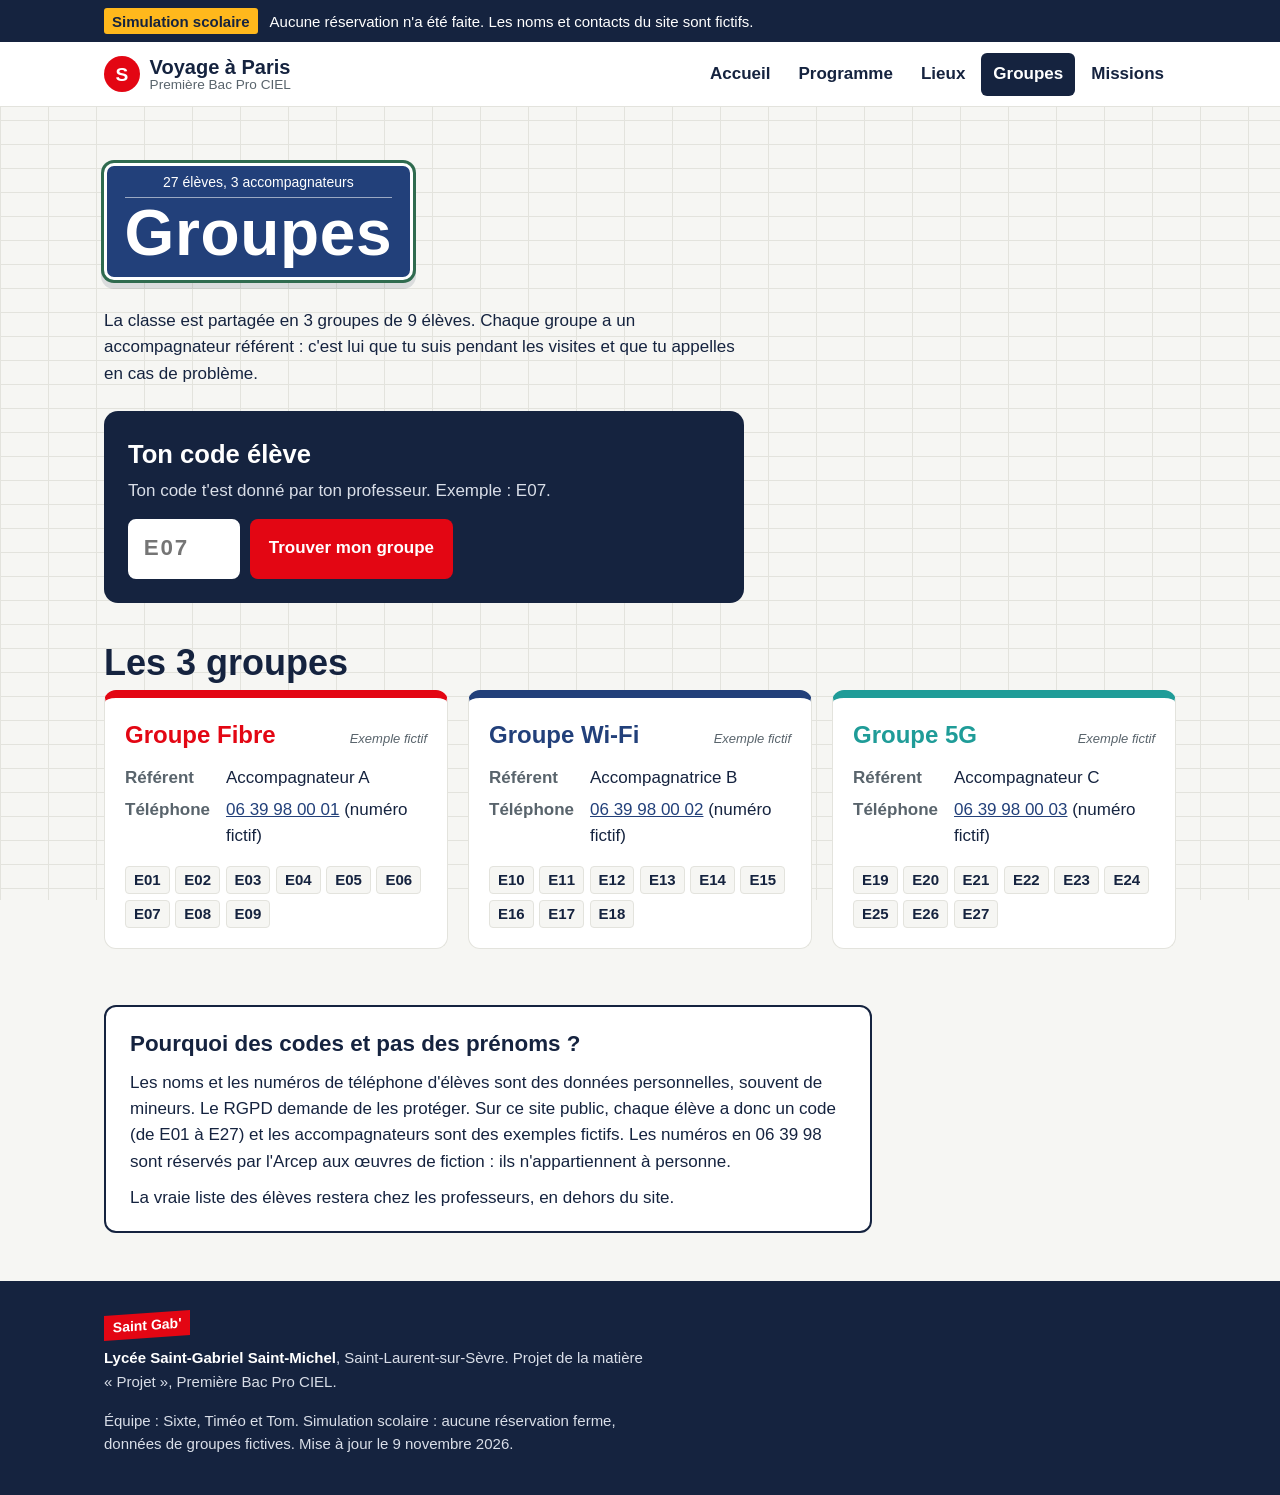
==== commit efc6dd80: "Pages : auberge HI Paris Yves Robert" ====
--- a/groupes.html
+++ b/groupes.html
@@ -12,7 +12,7 @@
   <link rel="preconnect" href="https://fonts.googleapis.com">
   <link rel="preconnect" href="https://fonts.gstatic.com" crossorigin>
   <link href="https://fonts.googleapis.com/css2?family=Archivo:wdth,wght@62..125,400..800&family=Atkinson+Hyperlegible:wght@400;700&display=swap" rel="stylesheet">
-  <link rel="stylesheet" href="assets/css/style.css?v=2026-11-06d">
+  <link rel="stylesheet" href="assets/css/style.css?v=2026-11-09a">
 </head>
 <body>
 
@@ -93,11 +93,11 @@
         <span class="etiquette-gab">Saint Gab'</span>
         <p><strong>Lycée Saint-Gabriel Saint-Michel</strong>, Saint-Laurent-sur-Sèvre. Projet de la matière « Projet », Première Bac Pro CIEL.</p>
       </div>
-      <p>Équipe : Sixte, Timéo et Tom. Simulation scolaire : aucune réservation ferme, données de groupes fictives. Mise à jour le 6 novembre 2026.</p>
+      <p>Équipe : Sixte, Timéo et Tom. Simulation scolaire : aucune réservation ferme, données de groupes fictives. Mise à jour le 9 novembre 2026.</p>
     </div>
   </footer>
 
-  <script src="assets/js/donnees.js?v=2026-11-06d"></script>
-  <script src="assets/js/site.js?v=2026-11-06d"></script>
+  <script src="assets/js/donnees.js?v=2026-11-09a"></script>
+  <script src="assets/js/site.js?v=2026-11-09a"></script>
 </body>
 </html>
--- a/assets/css/style.css
+++ b/assets/css/style.css
@@ -602,50 +602,31 @@
 .encart p { margin: 0 0 0.6rem; }
 .encart p:last-child { margin-bottom: 0; }
 
-/* ---------- Pointage des groupes ---------- */
-
-.pointage {
-  --couleur-groupe: var(--encre);
-  background: var(--blanc); border: 1px solid var(--joint);
-  border-top: 8px solid var(--couleur-groupe);
-  border-radius: 12px; padding: 1.25rem;
-  max-width: 40rem;
-}
-.pointage-groupes { display: flex; flex-wrap: wrap; gap: 0.5rem; margin-bottom: 1rem; }
-.pointage-groupe {
-  border: 2px solid var(--couleur-groupe); background: var(--blanc); color: var(--couleur-groupe);
-  border-radius: 999px; padding: 0.35rem 1rem; font-weight: 700; cursor: pointer;
-}
-.pointage-groupe[aria-pressed="true"] { background: var(--couleur-groupe); color: var(--blanc); }
-.pointage-label { display: block; font-weight: 700; color: var(--zinc); margin-bottom: 0.3rem; }
-.pointage-moment {
-  width: 100%; padding: 0.55rem 0.7rem; font: inherit;
-  border: 2px solid var(--encre); border-radius: 8px; background: var(--blanc); color: var(--encre);
-}
-.pointage-codes {
-  display: grid; grid-template-columns: repeat(auto-fill, minmax(4.5rem, 1fr)); gap: 0.5rem;
-  margin: 1rem 0; padding: 0; list-style: none;
-}
-.pointage-code {
-  width: 100%; min-height: 3rem;
-  border: 2px solid var(--joint); border-radius: 8px; background: var(--faience); color: var(--encre);
-  font-family: var(--titre); font-weight: 750; font-size: 1.15rem; cursor: pointer;
-  font-variant-numeric: tabular-nums;
-}
-.pointage-code[aria-pressed="true"] {
-  background: var(--couleur-groupe); border-color: var(--couleur-groupe); color: var(--blanc);
-}
-.pointage-code[aria-pressed="true"]::before { content: "✓ "; }
-.pointage-compteur {
-  margin: 0 0 0.75rem; padding: 0.6rem 0.8rem; border-radius: 8px;
-  background: #FFF4DC; border-left: 6px solid var(--ambre);
-}
-.pointage-compteur.complet { background: #E5F4E4; border-left-color: var(--s-verifie); }
-.pointage-note { margin: 0.75rem 0 0; color: var(--zinc); font-size: 0.9375rem; }
-
 /* ---------- Carnet de mission ---------- */
 
 .carnet { margin-top: 0.5rem; }
+
+/* mission pas encore débloquée */
+.carte-mission.verrouillee { background: var(--faience); border-style: dashed; }
+.verrou {
+  border-left: 6px solid var(--zinc); background: var(--blanc);
+  padding: 0.75rem 1rem 0.85rem; border-radius: 0 8px 8px 0;
+}
+.verrou p { margin: 0.2rem 0 0; }
+.verrou .verrou-titre {
+  margin: 0; display: flex; align-items: center; gap: 0.45rem;
+  font-family: var(--titre); font-weight: 750; font-stretch: 85%; font-size: 1.1rem; color: var(--encre);
+}
+/* petit cadenas dessiné en CSS */
+.verrou .verrou-titre::before {
+  content: ""; width: 0.8rem; height: 0.65rem; margin-top: 0.35rem;
+  background: var(--zinc); border-radius: 2px;
+  box-shadow: 0 -0.45rem 0 -0.12rem var(--faience), 0 -0.45rem 0 0.02rem var(--zinc);
+}
+.demo {
+  grid-column: 1 / -1; margin: 0; padding: 0.6rem 0.9rem; border-radius: 8px;
+  background: #FFF4DC; border-left: 6px solid var(--ambre); font-weight: 700;
+}
 .carnet-entete {
   display: flex; flex-wrap: wrap; justify-content: space-between; align-items: center; gap: 0.75rem;
 }
